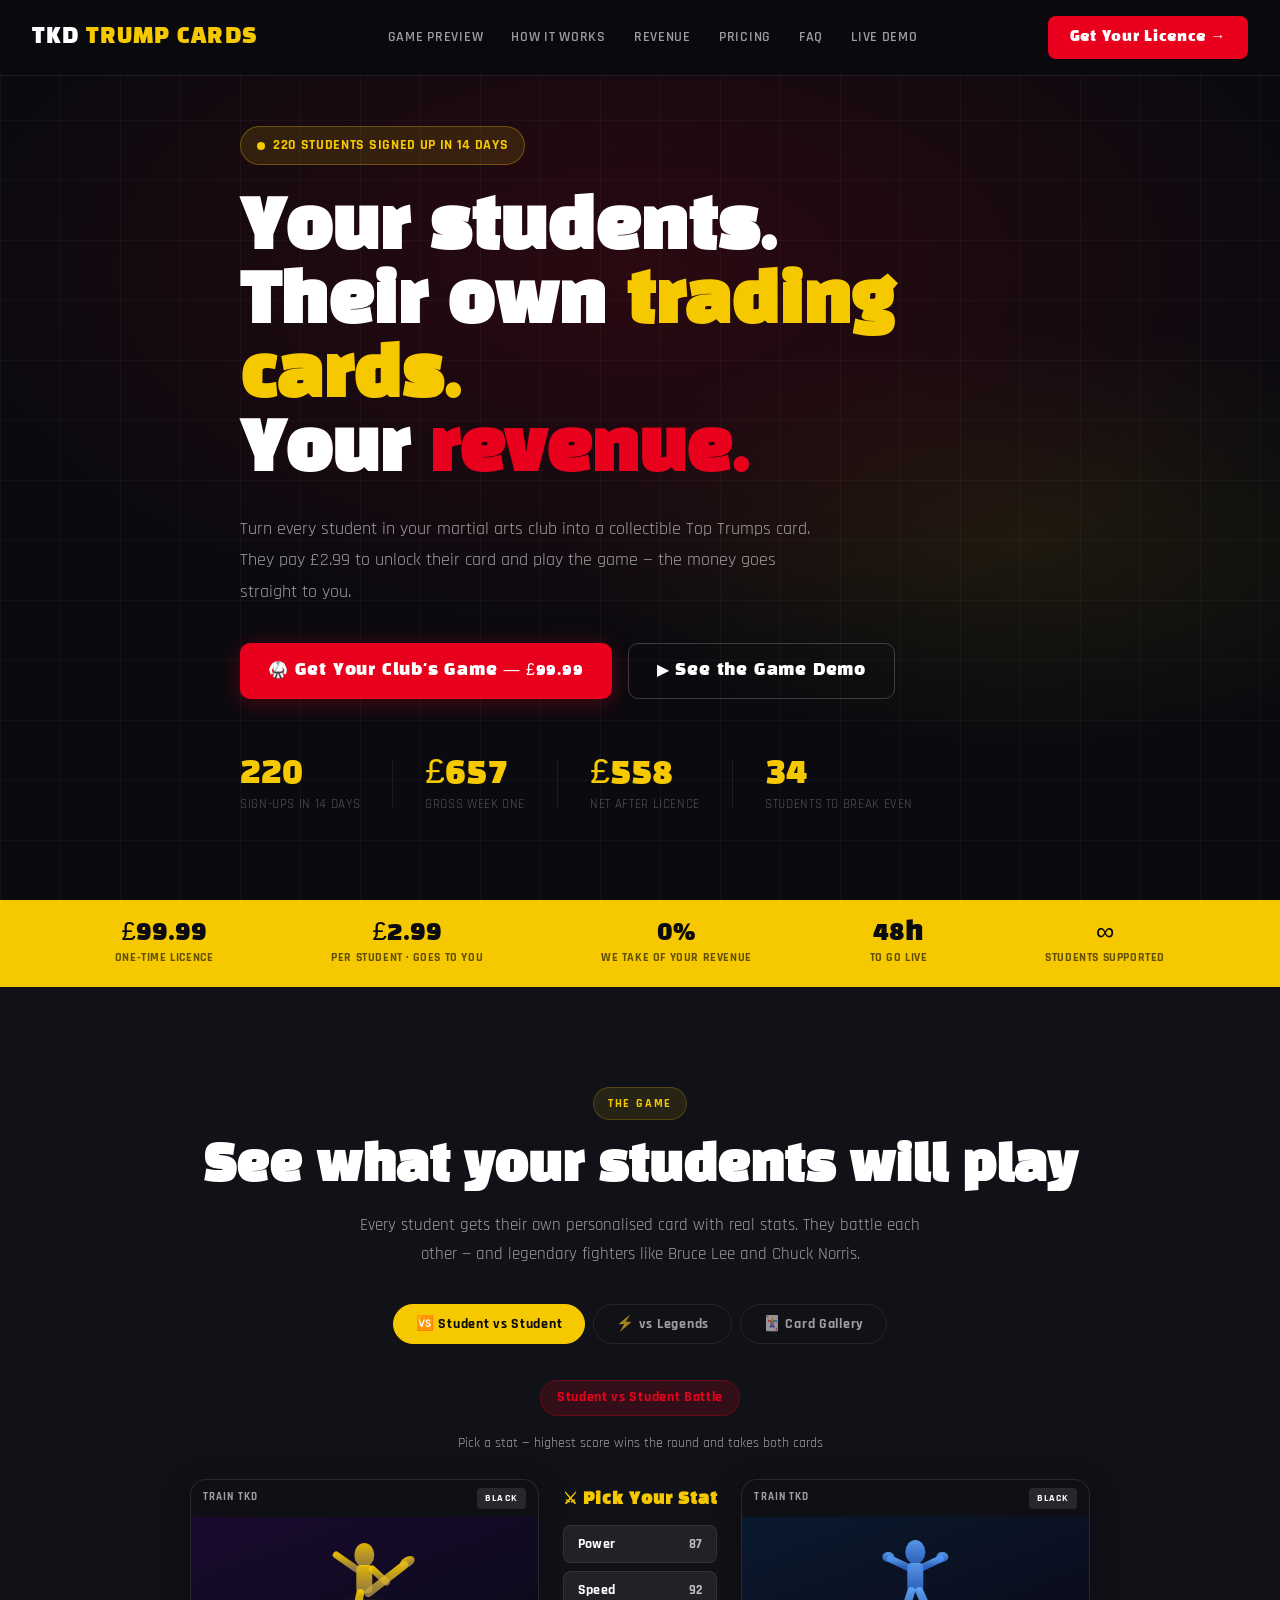
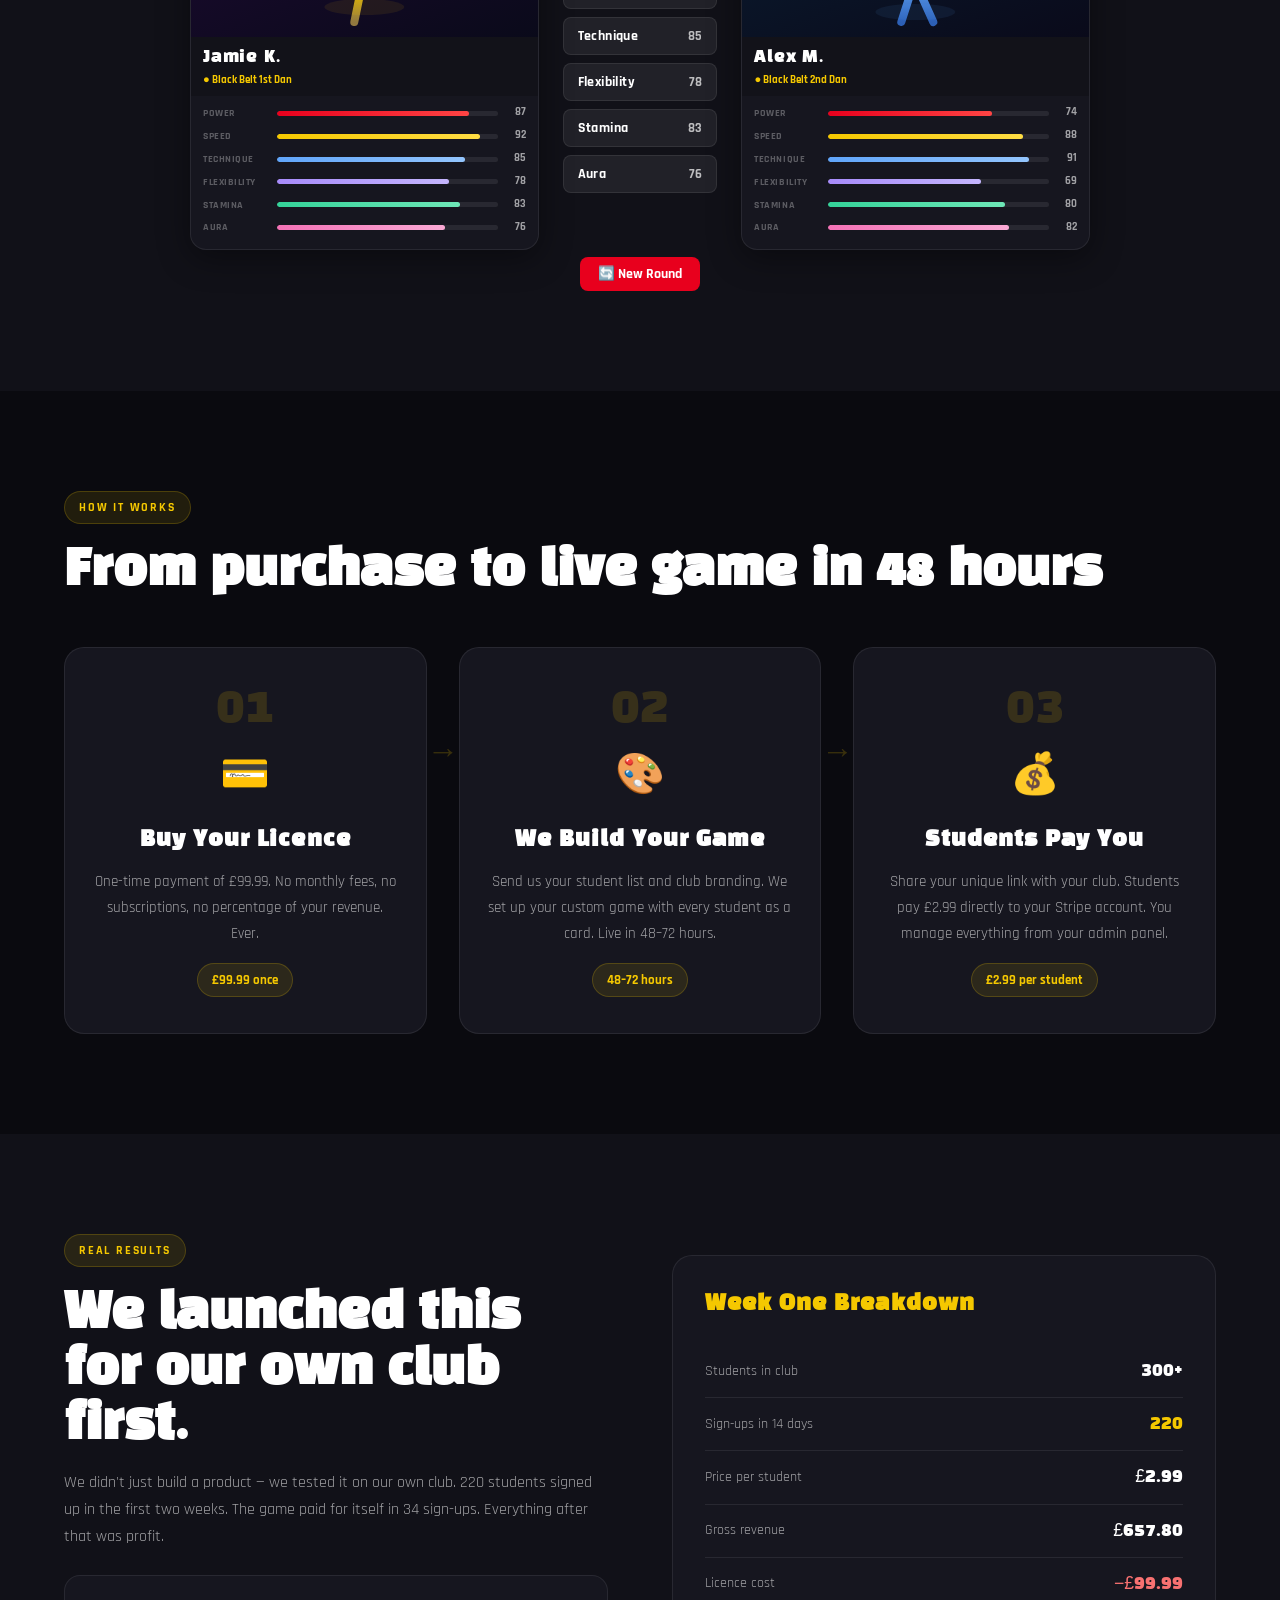
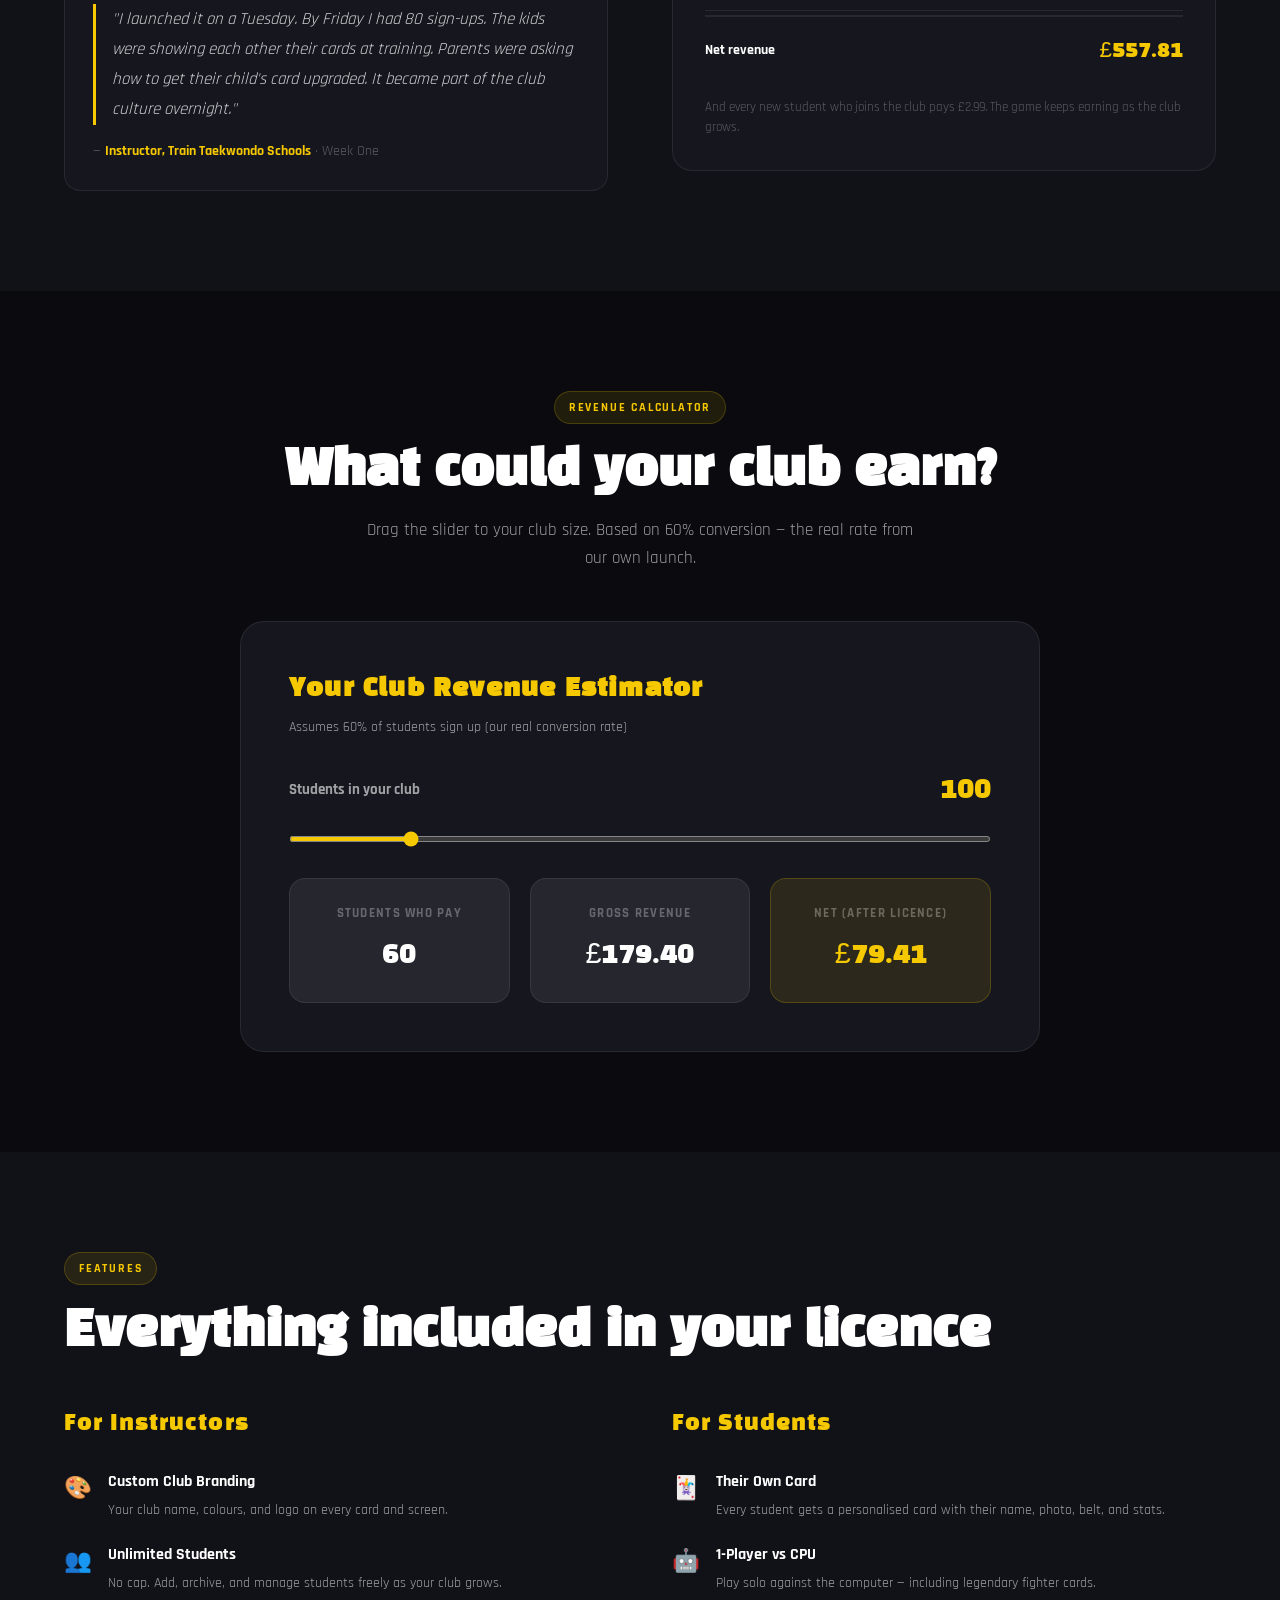
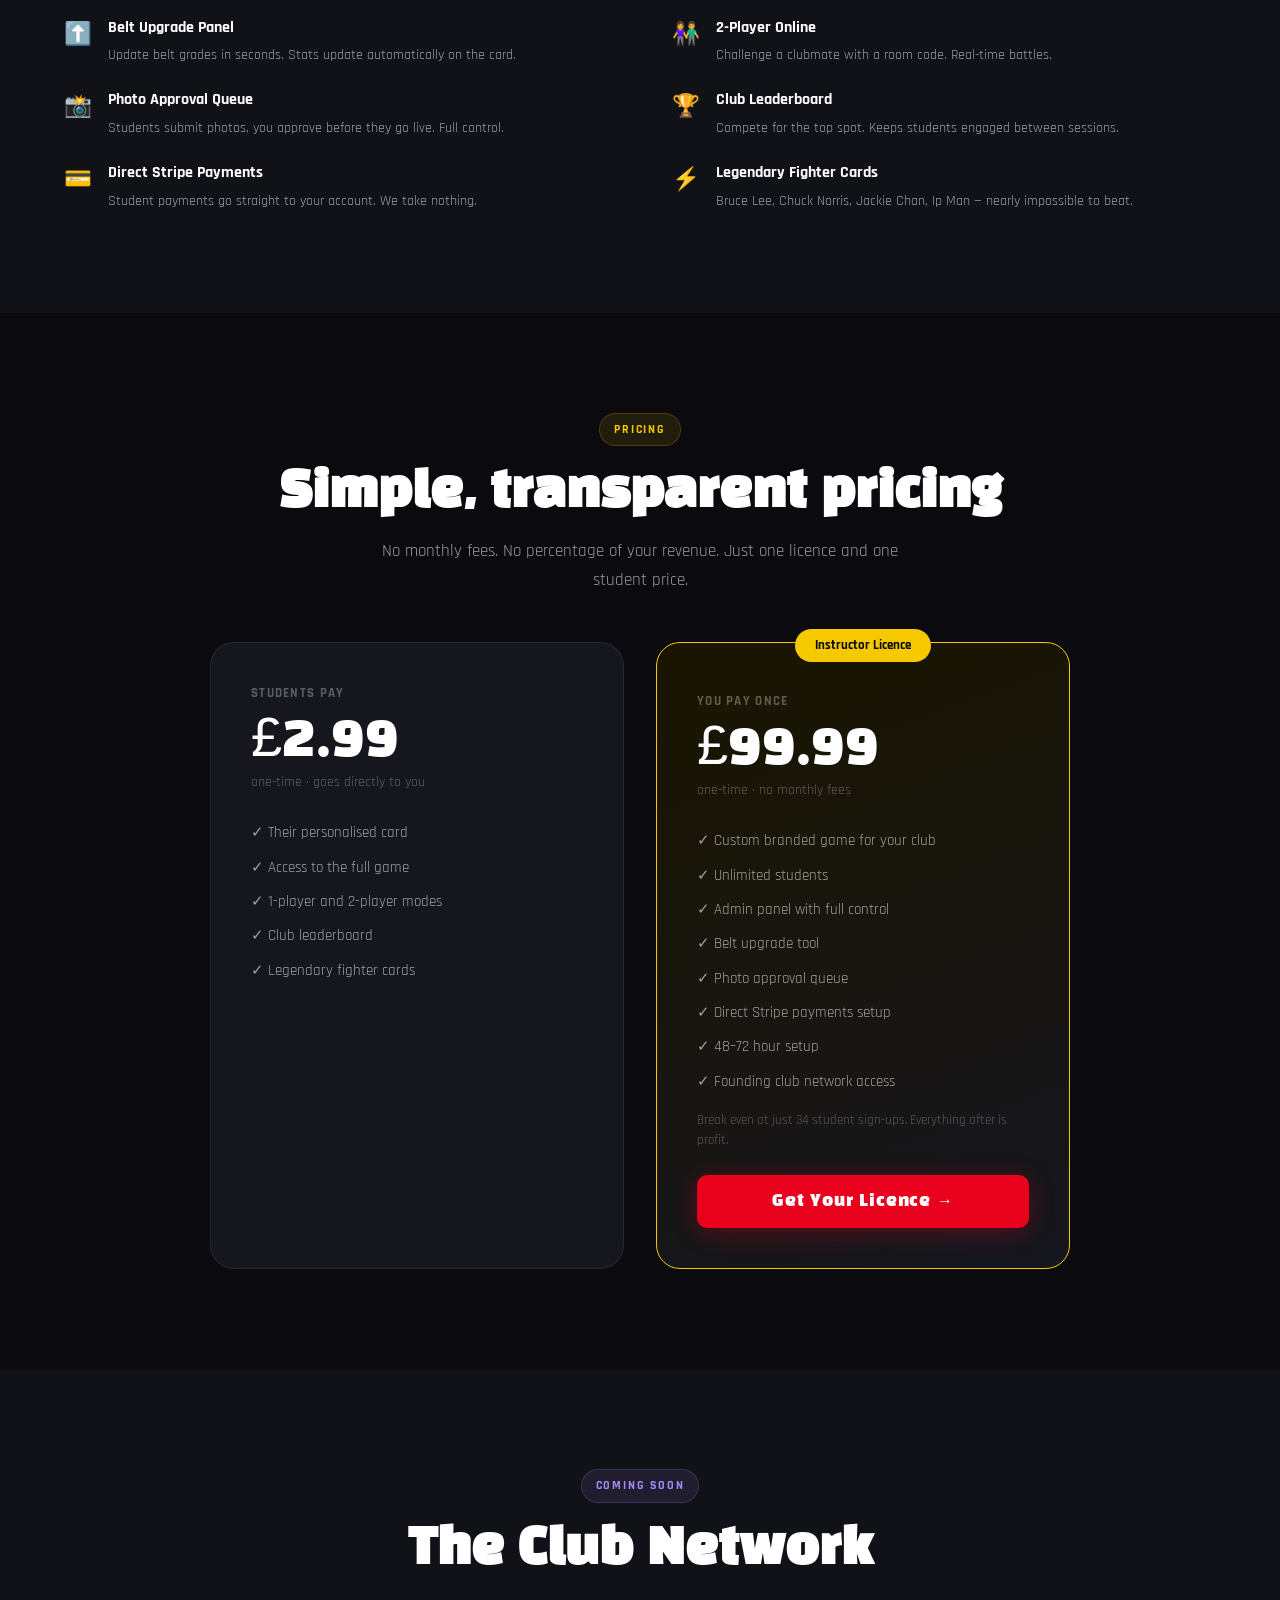
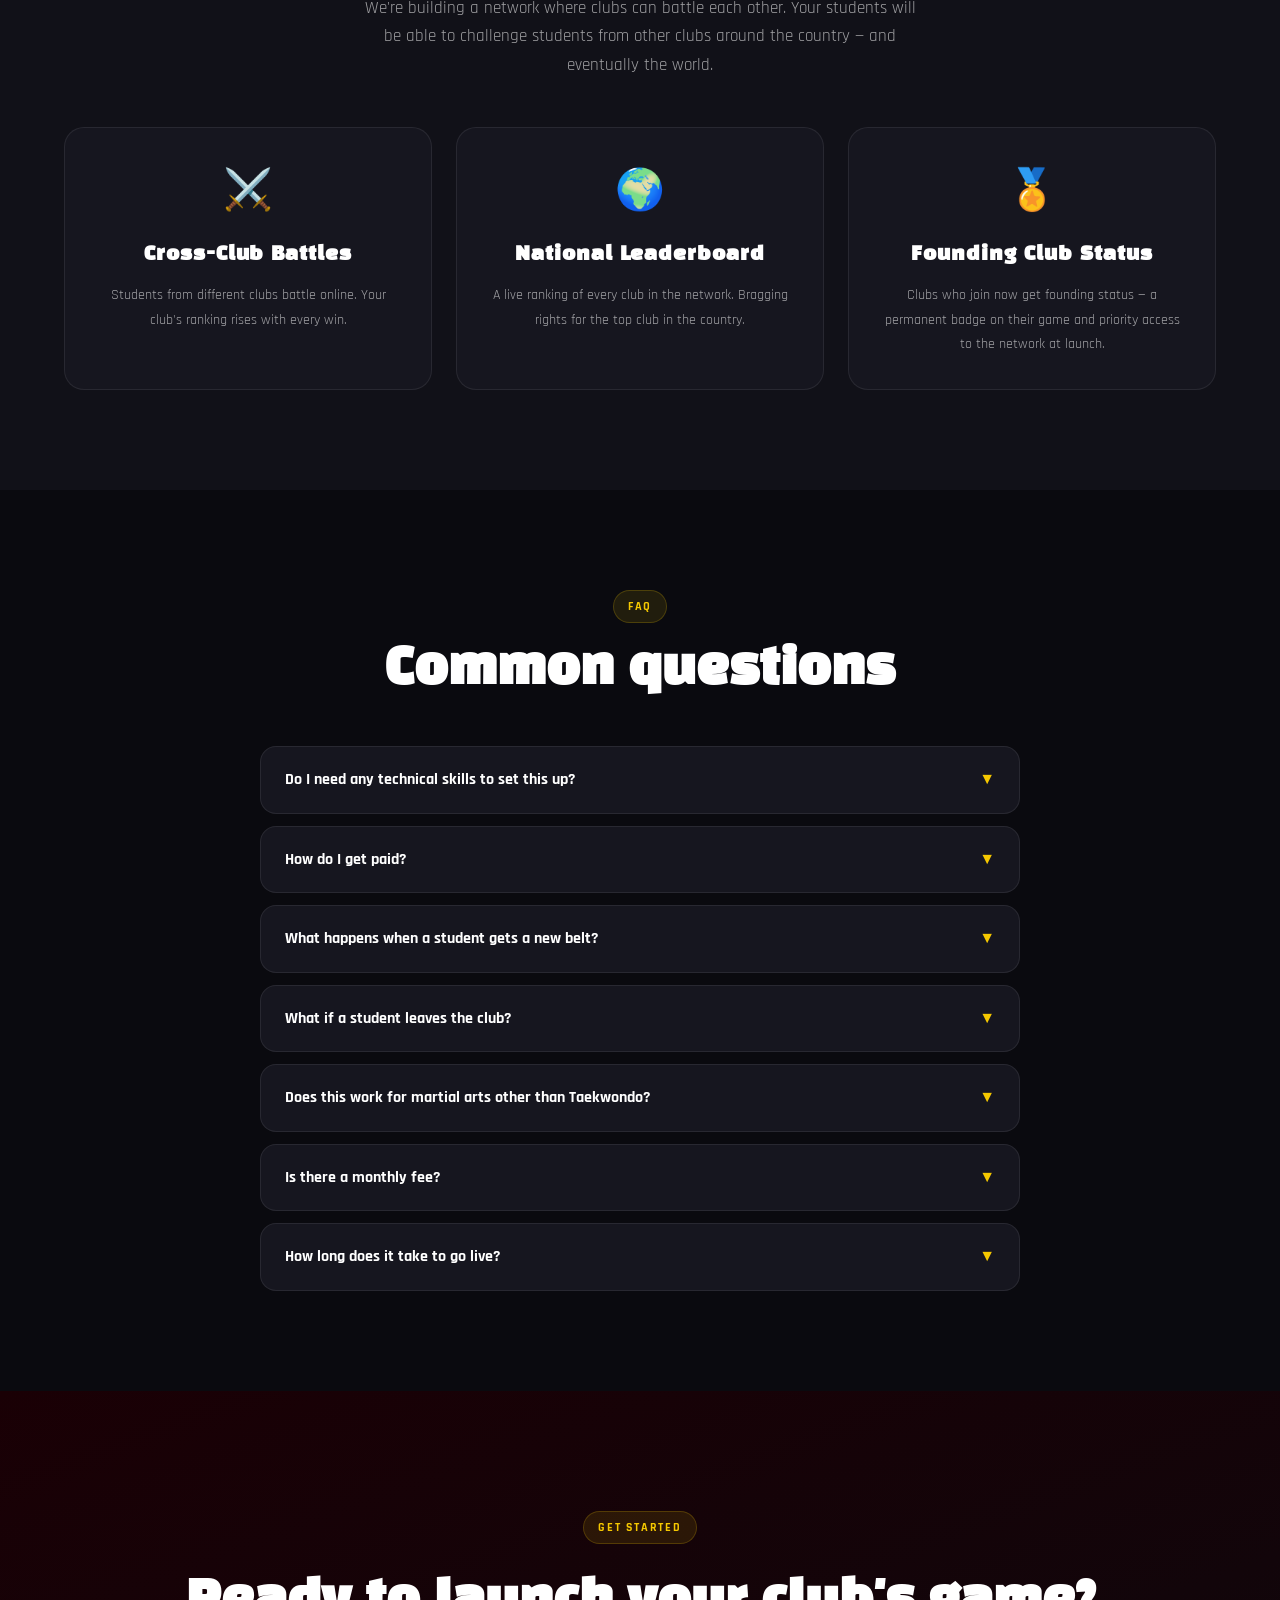
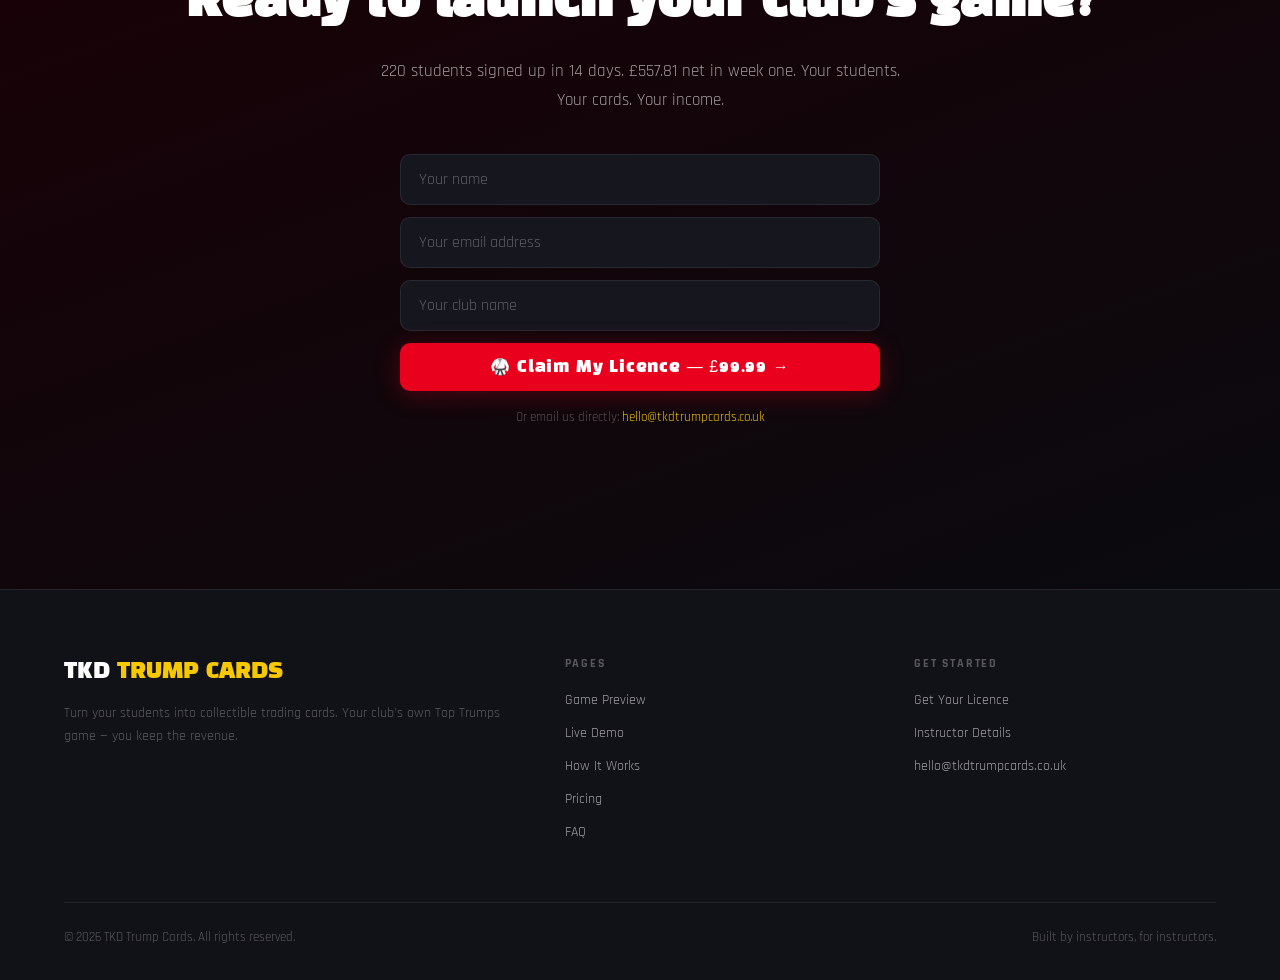
==== index.html @ bc9244d8 "Initial commit — TKD Trump Cards marketing website" ====
<!DOCTYPE html>
<html lang="en">
<head>
  <meta charset="UTF-8" />
  <meta name="viewport" content="width=device-width, initial-scale=1.0" />
  <title>TKD Trump Cards — Launch a Card Game for Your Martial Arts Club</title>
  <meta name="description" content="Turn your students into collectible trading cards. Your club's own Top Trumps game — students pay £2.99, you keep the revenue. 220 sign-ups in 14 days. £557 net in week one." />
  <link rel="preconnect" href="https://fonts.googleapis.com" />
  <link rel="preconnect" href="https://fonts.gstatic.com" crossorigin />
  <link href="https://fonts.googleapis.com/css2?family=Black+Han+Sans&family=Rajdhani:wght@400;500;600;700&display=swap" rel="stylesheet" />
  <link rel="stylesheet" href="style.css" />
</head>
<body>

  <!-- NAV -->
  <nav id="navbar">
    <a href="index.html" class="nav-logo">TKD <span>TRUMP CARDS</span></a>
    <div class="nav-links">
      <a href="#preview">Game Preview</a>
      <a href="#how">How It Works</a>
      <a href="#calculator">Revenue</a>
      <a href="#pricing">Pricing</a>
      <a href="#faq">FAQ</a>
      <a href="preview.html">Live Demo</a>
    </div>
    <a href="#cta" class="nav-cta">Get Your Licence →</a>
    <button class="nav-hamburger" onclick="toggleMobileMenu()" aria-label="Menu">☰</button>
  </nav>
  <div class="mobile-menu" id="mobileMenu">
    <a href="#preview" onclick="toggleMobileMenu()">Game Preview</a>
    <a href="#how" onclick="toggleMobileMenu()">How It Works</a>
    <a href="#calculator" onclick="toggleMobileMenu()">Revenue</a>
    <a href="#pricing" onclick="toggleMobileMenu()">Pricing</a>
    <a href="preview.html" onclick="toggleMobileMenu()">Live Demo</a>
    <a href="#cta" class="mobile-cta" onclick="toggleMobileMenu()">Get Your Licence →</a>
  </div>

  <!-- HERO -->
  <section id="hero">
    <div class="hero-bg"></div>
    <div class="hero-grid"></div>
    <div class="container">
      <div class="hero-content">
        <div class="hero-badge">
          <span class="dot"></span>
          220 students signed up in 14 days
        </div>
        <h1 class="hero-title">
          Your students.<br>
          Their own <span class="gold">trading cards.</span><br>
          Your <span class="red">revenue.</span>
        </h1>
        <p class="hero-sub">
          Turn every student in your martial arts club into a collectible Top Trumps card. They pay £2.99 to unlock their card and play the game — the money goes straight to you.
        </p>
        <div class="hero-buttons">
          <a href="#cta" class="btn-primary">🥋 Get Your Club's Game — £99.99</a>
          <a href="preview.html" class="btn-secondary">▶ See the Game Demo</a>
        </div>
        <div class="hero-stats">
          <div class="hero-stat">
            <div class="number">220</div>
            <div class="label">Sign-ups in 14 days</div>
          </div>
          <div class="hero-divider"></div>
          <div class="hero-stat">
            <div class="number">£657</div>
            <div class="label">Gross week one</div>
          </div>
          <div class="hero-divider"></div>
          <div class="hero-stat">
            <div class="number">£558</div>
            <div class="label">Net after licence</div>
          </div>
          <div class="hero-divider"></div>
          <div class="hero-stat">
            <div class="number">34</div>
            <div class="label">Students to break even</div>
          </div>
        </div>
      </div>
    </div>
  </section>

  <!-- PROOF STRIP -->
  <div id="proof-strip">
    <div class="proof-strip-inner">
      <div class="proof-item"><div class="num">£99.99</div><div class="desc">One-time licence</div></div>
      <div class="proof-item"><div class="num">£2.99</div><div class="desc">Per student · goes to you</div></div>
      <div class="proof-item"><div class="num">0%</div><div class="desc">We take of your revenue</div></div>
      <div class="proof-item"><div class="num">48h</div><div class="desc">To go live</div></div>
      <div class="proof-item"><div class="num">∞</div><div class="desc">Students supported</div></div>
    </div>
  </div>

  <!-- GAME PREVIEW -->
  <section id="preview">
    <div class="container">
      <div style="text-align:center;">
        <span class="section-label fade-up">The Game</span>
        <h2 class="section-title fade-up fade-up-delay-1">See what your students will play</h2>
        <p class="section-sub fade-up fade-up-delay-2" style="margin:0 auto 36px;">Every student gets their own personalised card with real stats. They battle each other — and legendary fighters like Bruce Lee and Chuck Norris.</p>
      </div>
      <div class="preview-tabs">
        <button class="preview-tab active" onclick="switchTab('student')">🆚 Student vs Student</button>
        <button class="preview-tab" onclick="switchTab('legend')">⚡ vs Legends</button>
        <button class="preview-tab" onclick="switchTab('cards')">🃏 Card Gallery</button>
      </div>

      <!-- STUDENT VS STUDENT -->
      <div class="preview-panel active" id="panel-student">
        <div style="text-align:center;margin-bottom:24px;">
          <span class="mode-label student-mode">Student vs Student Battle</span>
          <p style="color:var(--white60);font-size:0.9rem;margin-top:8px;">Pick a stat — highest score wins the round and takes both cards</p>
        </div>
        <div class="battle-arena">
          <div class="trump-card" id="s-card-player">
            <div class="card-header"><span class="card-club">Train TKD</span><span class="card-rarity rarity-black">BLACK</span></div>
            <div class="card-portrait" style="background:linear-gradient(160deg,#1a0a2e,#0a0a1a);">
              <svg viewBox="0 0 180 120" xmlns="http://www.w3.org/2000/svg">
                <defs><linearGradient id="sp1" x1="0" y1="0" x2="0" y2="1"><stop offset="0%" stop-color="#F5C800" stop-opacity="0.9"/><stop offset="100%" stop-color="#C9A84C" stop-opacity="0.7"/></linearGradient></defs>
                <ellipse cx="90" cy="38" rx="10" ry="12" fill="url(#sp1)"/>
                <rect x="82" y="48" width="16" height="28" rx="4" fill="url(#sp1)"/>
                <line x1="82" y1="52" x2="62" y2="38" stroke="url(#sp1)" stroke-width="7" stroke-linecap="round"/>
                <line x1="98" y1="52" x2="112" y2="65" stroke="url(#sp1)" stroke-width="7" stroke-linecap="round"/>
                <line x1="86" y1="76" x2="80" y2="105" stroke="url(#sp1)" stroke-width="8" stroke-linecap="round"/>
                <line x1="94" y1="76" x2="130" y2="48" stroke="url(#sp1)" stroke-width="8" stroke-linecap="round"/>
                <ellipse cx="133" cy="45" rx="8" ry="5" fill="url(#sp1)" transform="rotate(-30 133 45)"/>
                <ellipse cx="90" cy="90" rx="40" ry="8" fill="rgba(245,200,0,0.08)"/>
              </svg>
            </div>
            <div class="card-name-band"><div class="card-name">Jamie K.</div><div class="card-belt">● Black Belt 1st Dan</div></div>
            <div class="card-stats">
              <div class="stat-row" data-stat="power" data-val="87"><span class="stat-name">Power</span><div class="stat-bar-wrap"><div class="stat-bar" style="width:87%;background:linear-gradient(90deg,#E8001D,#ff4444);"></div></div><span class="stat-val">87</span></div>
              <div class="stat-row" data-stat="speed" data-val="92"><span class="stat-name">Speed</span><div class="stat-bar-wrap"><div class="stat-bar" style="width:92%;background:linear-gradient(90deg,#F5C800,#ffdd44);"></div></div><span class="stat-val">92</span></div>
              <div class="stat-row" data-stat="technique" data-val="85"><span class="stat-name">Technique</span><div class="stat-bar-wrap"><div class="stat-bar" style="width:85%;background:linear-gradient(90deg,#60a5fa,#93c5fd);"></div></div><span class="stat-val">85</span></div>
              <div class="stat-row" data-stat="flexibility" data-val="78"><span class="stat-name">Flexibility</span><div class="stat-bar-wrap"><div class="stat-bar" style="width:78%;background:linear-gradient(90deg,#a78bfa,#c4b5fd);"></div></div><span class="stat-val">78</span></div>
              <div class="stat-row" data-stat="stamina" data-val="83"><span class="stat-name">Stamina</span><div class="stat-bar-wrap"><div class="stat-bar" style="width:83%;background:linear-gradient(90deg,#34d399,#6ee7b7);"></div></div><span class="stat-val">83</span></div>
              <div class="stat-row" data-stat="aura" data-val="76"><span class="stat-name">Aura</span><div class="stat-bar-wrap"><div class="stat-bar" style="width:76%;background:linear-gradient(90deg,#f472b6,#f9a8d4);"></div></div><span class="stat-val">76</span></div>
            </div>
          </div>
          <div class="battle-stat-selector">
            <h4>⚔ Pick Your Stat</h4>
            <button class="stat-pick-btn" onclick="doBattle('student','power',87,74,event)"><span>Power</span><span class="spb-val">87</span></button>
            <button class="stat-pick-btn" onclick="doBattle('student','speed',92,88,event)"><span>Speed</span><span class="spb-val">92</span></button>
            <button class="stat-pick-btn" onclick="doBattle('student','technique',85,91,event)"><span>Technique</span><span class="spb-val">85</span></button>
            <button class="stat-pick-btn" onclick="doBattle('student','flexibility',78,69,event)"><span>Flexibility</span><span class="spb-val">78</span></button>
            <button class="stat-pick-btn" onclick="doBattle('student','stamina',83,80,event)"><span>Stamina</span><span class="spb-val">83</span></button>
            <button class="stat-pick-btn" onclick="doBattle('student','aura',76,82,event)"><span>Aura</span><span class="spb-val">76</span></button>
            <div class="battle-result" id="s-result"></div>
            <div class="battle-controls"><button class="btn-battle primary" onclick="resetBattle('student')">🔄 New Round</button></div>
          </div>
          <div class="trump-card" id="s-card-opponent">
            <div class="card-header"><span class="card-club">Train TKD</span><span class="card-rarity rarity-black">BLACK</span></div>
            <div class="card-portrait" style="background:linear-gradient(160deg,#0a1a2e,#0a0a1a);">
              <svg viewBox="0 0 180 120" xmlns="http://www.w3.org/2000/svg">
                <defs><linearGradient id="sp2" x1="0" y1="0" x2="0" y2="1"><stop offset="0%" stop-color="#60a5fa" stop-opacity="0.9"/><stop offset="100%" stop-color="#3b82f6" stop-opacity="0.7"/></linearGradient></defs>
                <ellipse cx="90" cy="35" rx="10" ry="12" fill="url(#sp2)"/>
                <rect x="82" y="46" width="16" height="28" rx="4" fill="url(#sp2)"/>
                <line x1="82" y1="50" x2="65" y2="42" stroke="url(#sp2)" stroke-width="7" stroke-linecap="round"/>
                <line x1="98" y1="50" x2="115" y2="42" stroke="url(#sp2)" stroke-width="7" stroke-linecap="round"/>
                <ellipse cx="63" cy="40" rx="6" ry="5" fill="url(#sp2)"/>
                <ellipse cx="117" cy="40" rx="6" ry="5" fill="url(#sp2)"/>
                <line x1="86" y1="74" x2="76" y2="105" stroke="url(#sp2)" stroke-width="8" stroke-linecap="round"/>
                <line x1="94" y1="74" x2="108" y2="105" stroke="url(#sp2)" stroke-width="8" stroke-linecap="round"/>
                <ellipse cx="90" cy="95" rx="40" ry="8" fill="rgba(96,165,250,0.08)"/>
              </svg>
            </div>
            <div class="card-name-band"><div class="card-name">Alex M.</div><div class="card-belt">● Black Belt 2nd Dan</div></div>
            <div class="card-stats">
              <div class="stat-row" data-stat="power" data-val="74"><span class="stat-name">Power</span><div class="stat-bar-wrap"><div class="stat-bar" style="width:74%;background:linear-gradient(90deg,#E8001D,#ff4444);"></div></div><span class="stat-val">74</span></div>
              <div class="stat-row" data-stat="speed" data-val="88"><span class="stat-name">Speed</span><div class="stat-bar-wrap"><div class="stat-bar" style="width:88%;background:linear-gradient(90deg,#F5C800,#ffdd44);"></div></div><span class="stat-val">88</span></div>
              <div class="stat-row" data-stat="technique" data-val="91"><span class="stat-name">Technique</span><div class="stat-bar-wrap"><div class="stat-bar" style="width:91%;background:linear-gradient(90deg,#60a5fa,#93c5fd);"></div></div><span class="stat-val">91</span></div>
              <div class="stat-row" data-stat="flexibility" data-val="69"><span class="stat-name">Flexibility</span><div class="stat-bar-wrap"><div class="stat-bar" style="width:69%;background:linear-gradient(90deg,#a78bfa,#c4b5fd);"></div></div><span class="stat-val">69</span></div>
              <div class="stat-row" data-stat="stamina" data-val="80"><span class="stat-name">Stamina</span><div class="stat-bar-wrap"><div class="stat-bar" style="width:80%;background:linear-gradient(90deg,#34d399,#6ee7b7);"></div></div><span class="stat-val">80</span></div>
              <div class="stat-row" data-stat="aura" data-val="82"><span class="stat-name">Aura</span><div class="stat-bar-wrap"><div class="stat-bar" style="width:82%;background:linear-gradient(90deg,#f472b6,#f9a8d4);"></div></div><span class="stat-val">82</span></div>
            </div>
          </div>
        </div>
      </div>

      <!-- STUDENT VS LEGENDS -->
      <div class="preview-panel" id="panel-legend">
        <div style="text-align:center;margin-bottom:24px;">
          <span class="mode-label legend-mode">Student vs Legendary Fighter</span>
          <p style="color:var(--white60);font-size:0.9rem;margin-top:8px;">Can your student find a stat to beat the masters?</p>
        </div>
        <div style="display:flex;gap:10px;flex-wrap:wrap;justify-content:center;margin-bottom:24px;">
          <button class="legend-btn selected" onclick="selectLegend('bruce')" id="btn-bruce">🐉 Bruce Lee</button>
          <button class="legend-btn" onclick="selectLegend('chuck')" id="btn-chuck">🤠 Chuck Norris</button>
          <button class="legend-btn" onclick="selectLegend('jackie')" id="btn-jackie">🎬 Jackie Chan</button>
          <button class="legend-btn" onclick="selectLegend('ip')" id="btn-ip">🧘 Ip Man</button>
        </div>
        <div class="battle-arena">
          <div class="trump-card" id="l-card-player">
            <div class="card-header"><span class="card-club">Train TKD</span><span class="card-rarity rarity-black">BLACK</span></div>
            <div class="card-portrait" style="background:linear-gradient(160deg,#1a0a2e,#0a0a1a);">
              <svg viewBox="0 0 180 120" xmlns="http://www.w3.org/2000/svg">
                <defs><linearGradient id="lp1" x1="0" y1="0" x2="0" y2="1"><stop offset="0%" stop-color="#F5C800" stop-opacity="0.9"/><stop offset="100%" stop-color="#C9A84C" stop-opacity="0.7"/></linearGradient></defs>
                <ellipse cx="90" cy="38" rx="10" ry="12" fill="url(#lp1)"/>
                <rect x="82" y="48" width="16" height="28" rx="4" fill="url(#lp1)"/>
                <line x1="82" y1="52" x2="62" y2="38" stroke="url(#lp1)" stroke-width="7" stroke-linecap="round"/>
                <line x1="98" y1="52" x2="112" y2="65" stroke="url(#lp1)" stroke-width="7" stroke-linecap="round"/>
                <line x1="86" y1="76" x2="80" y2="105" stroke="url(#lp1)" stroke-width="8" stroke-linecap="round"/>
                <line x1="94" y1="76" x2="130" y2="48" stroke="url(#lp1)" stroke-width="8" stroke-linecap="round"/>
                <ellipse cx="133" cy="45" rx="8" ry="5" fill="url(#lp1)" transform="rotate(-30 133 45)"/>
                <ellipse cx="90" cy="90" rx="40" ry="8" fill="rgba(245,200,0,0.08)"/>
              </svg>
            </div>
            <div class="card-name-band"><div class="card-name">Jamie K.</div><div class="card-belt">● Black Belt 1st Dan</div></div>
            <div class="card-stats">
              <div class="stat-row" data-stat="power" data-val="87"><span class="stat-name">Power</span><div class="stat-bar-wrap"><div class="stat-bar" style="width:87%;background:linear-gradient(90deg,#E8001D,#ff4444);"></div></div><span class="stat-val">87</span></div>
              <div class="stat-row" data-stat="speed" data-val="92"><span class="stat-name">Speed</span><div class="stat-bar-wrap"><div class="stat-bar" style="width:92%;background:linear-gradient(90deg,#F5C800,#ffdd44);"></div></div><span class="stat-val">92</span></div>
              <div class="stat-row" data-stat="technique" data-val="85"><span class="stat-name">Technique</span><div class="stat-bar-wrap"><div class="stat-bar" style="width:85%;background:linear-gradient(90deg,#60a5fa,#93c5fd);"></div></div><span class="stat-val">85</span></div>
              <div class="stat-row" data-stat="flexibility" data-val="78"><span class="stat-name">Flexibility</span><div class="stat-bar-wrap"><div class="stat-bar" style="width:78%;background:linear-gradient(90deg,#a78bfa,#c4b5fd);"></div></div><span class="stat-val">78</span></div>
              <div class="stat-row" data-stat="stamina" data-val="83"><span class="stat-name">Stamina</span><div class="stat-bar-wrap"><div class="stat-bar" style="width:83%;background:linear-gradient(90deg,#34d399,#6ee7b7);"></div></div><span class="stat-val">83</span></div>
              <div class="stat-row" data-stat="aura" data-val="76"><span class="stat-name">Aura</span><div class="stat-bar-wrap"><div class="stat-bar" style="width:76%;background:linear-gradient(90deg,#f472b6,#f9a8d4);"></div></div><span class="stat-val">76</span></div>
            </div>
          </div>
          <div class="battle-stat-selector">
            <h4>⚔ Pick Your Stat</h4>
            <button class="stat-pick-btn" id="lbtn-power" onclick="doBattle('legend','power',87,88,event)"><span>Power</span><span class="spb-val">87</span></button>
            <button class="stat-pick-btn" id="lbtn-speed" onclick="doBattle('legend','speed',92,99,event)"><span>Speed</span><span class="spb-val">92</span></button>
            <button class="stat-pick-btn" id="lbtn-technique" onclick="doBattle('legend','technique',85,99,event)"><span>Technique</span><span class="spb-val">85</span></button>
            <button class="stat-pick-btn" id="lbtn-flexibility" onclick="doBattle('legend','flexibility',78,97,event)"><span>Flexibility</span><span class="spb-val">78</span></button>
            <button class="stat-pick-btn" id="lbtn-stamina" onclick="doBattle('legend','stamina',83,94,event)"><span>Stamina</span><span class="spb-val">83</span></button>
            <button class="stat-pick-btn" id="lbtn-aura" onclick="doBattle('legend','aura',76,100,event)"><span>Aura</span><span class="spb-val">76</span></button>
            <div class="battle-result" id="l-result"></div>
            <div class="battle-controls"><button class="btn-battle primary" onclick="resetBattle('legend')">🔄 New Round</button></div>
          </div>
          <div class="trump-card legendary" id="l-card-legend">
            <div class="card-header"><span class="card-club" id="legend-club-label">LEGENDS</span><span class="card-rarity rarity-legend">LEGEND</span></div>
            <div class="card-portrait" id="legend-portrait" style="background:linear-gradient(160deg,#1a0800,#0a0500);">
              <svg viewBox="0 0 180 120" xmlns="http://www.w3.org/2000/svg" id="legend-svg">
                <defs><linearGradient id="blg" x1="0" y1="0" x2="0" y2="1"><stop offset="0%" stop-color="#ff6b00" stop-opacity="0.95"/><stop offset="100%" stop-color="#cc4400" stop-opacity="0.8"/></linearGradient></defs>
                <ellipse cx="55" cy="30" rx="10" ry="11" fill="url(#blg)"/>
                <path d="M55 40 Q60 55 65 70" stroke="url(#blg)" stroke-width="14" stroke-linecap="round" fill="none"/>
                <line x1="58" y1="48" x2="130" y2="45" stroke="url(#blg)" stroke-width="7" stroke-linecap="round"/>
                <ellipse cx="133" cy="44" rx="7" ry="6" fill="url(#blg)"/>
                <line x1="55" y1="50" x2="35" y2="60" stroke="url(#blg)" stroke-width="7" stroke-linecap="round"/>
                <line x1="63" y1="68" x2="140" y2="72" stroke="url(#blg)" stroke-width="9" stroke-linecap="round"/>
                <ellipse cx="143" cy="72" rx="9" ry="6" fill="url(#blg)" transform="rotate(-5 143 72)"/>
                <line x1="58" y1="70" x2="48" y2="108" stroke="url(#blg)" stroke-width="9" stroke-linecap="round"/>
                <ellipse cx="90" cy="100" rx="50" ry="8" fill="rgba(255,107,0,0.12)"/>
              </svg>
            </div>
            <div class="card-name-band">
              <div class="card-name" id="legend-name">Bruce Lee</div>
              <div class="card-belt" style="color:#ff6b00;" id="legend-title">🐉 The Dragon · Jeet Kune Do</div>
            </div>
            <div class="card-stats" id="legend-stats">
              <div class="stat-row" data-stat="power" data-val="88"><span class="stat-name">Power</span><div class="stat-bar-wrap"><div class="stat-bar" style="width:88%;background:linear-gradient(90deg,#ff6b00,#ff9944);"></div></div><span class="stat-val">88</span></div>
              <div class="stat-row" data-stat="speed" data-val="99"><span class="stat-name">Speed</span><div class="stat-bar-wrap"><div class="stat-bar" style="width:99%;background:linear-gradient(90deg,#ff6b00,#ff9944);"></div></div><span class="stat-val">99</span></div>
              <div class="stat-row" data-stat="technique" data-val="99"><span class="stat-name">Technique</span><div class="stat-bar-wrap"><div class="stat-bar" style="width:99%;background:linear-gradient(90deg,#ff6b00,#ff9944);"></div></div><span class="stat-val">99</span></div>
              <div class="stat-row" data-stat="flexibility" data-val="97"><span class="stat-name">Flexibility</span><div class="stat-bar-wrap"><div class="stat-bar" style="width:97%;background:linear-gradient(90deg,#ff6b00,#ff9944);"></div></div><span class="stat-val">97</span></div>
              <div class="stat-row" data-stat="stamina" data-val="94"><span class="stat-name">Stamina</span><div class="stat-bar-wrap"><div class="stat-bar" style="width:94%;background:linear-gradient(90deg,#ff6b00,#ff9944);"></div></div><span class="stat-val">94</span></div>
              <div class="stat-row" data-stat="aura" data-val="100"><span class="stat-name">Aura</span><div class="stat-bar-wrap"><div class="stat-bar" style="width:100%;background:linear-gradient(90deg,#ff6b00,#ff9944);"></div></div><span class="stat-val">100</span></div>
            </div>
          </div>
        </div>
      </div>

      <!-- CARD GALLERY -->
      <div class="preview-panel" id="panel-cards">
        <div style="text-align:center;margin-bottom:24px;">
          <p style="color:var(--white60);font-size:0.9rem;">Every belt grade produces a different card rarity. Real student photos replace the silhouettes once uploaded.</p>
        </div>
        <div class="card-gallery" id="cardGallery"></div>
        <div style="text-align:center;margin-top:28px;">
          <a href="preview.html" class="btn-secondary">▶ Open Full Game Demo</a>
        </div>
      </div>
    </div>
  </section>

  <!-- HOW IT WORKS -->
  <section id="how">
    <div class="container">
      <span class="section-label fade-up">How It Works</span>
      <h2 class="section-title fade-up fade-up-delay-1">From purchase to live game in 48 hours</h2>
      <div class="steps-grid" style="margin-top:48px;">
        <div class="step-card fade-up">
          <div class="step-num">01</div>
          <div class="step-icon">💳</div>
          <h3>Buy Your Licence</h3>
          <p>One-time payment of £99.99. No monthly fees, no subscriptions, no percentage of your revenue. Ever.</p>
          <span class="step-badge">£99.99 once</span>
        </div>
        <div class="step-connector fade-up">→</div>
        <div class="step-card fade-up fade-up-delay-1">
          <div class="step-num">02</div>
          <div class="step-icon">🎨</div>
          <h3>We Build Your Game</h3>
          <p>Send us your student list and club branding. We set up your custom game with every student as a card. Live in 48–72 hours.</p>
          <span class="step-badge">48–72 hours</span>
        </div>
        <div class="step-connector fade-up fade-up-delay-1">→</div>
        <div class="step-card fade-up fade-up-delay-2">
          <div class="step-num">03</div>
          <div class="step-icon">💰</div>
          <h3>Students Pay You</h3>
          <p>Share your unique link with your club. Students pay £2.99 directly to your Stripe account. You manage everything from your admin panel.</p>
          <span class="step-badge">£2.99 per student</span>
        </div>
      </div>
    </div>
  </section>

  <!-- STORY -->
  <section id="story" style="background:var(--dark);">
    <div class="container">
      <div class="story-grid">
        <div>
          <span class="section-label fade-up">Real Results</span>
          <h2 class="section-title fade-up fade-up-delay-1">We launched this for our own club first.</h2>
          <p style="color:var(--white60);line-height:1.7;margin-bottom:24px;" class="fade-up fade-up-delay-2">We didn't just build a product — we tested it on our own club. 220 students signed up in the first two weeks. The game paid for itself in 34 sign-ups. Everything after that was profit.</p>
          <div class="story-card fade-up">
            <p class="quote">"I launched it on a Tuesday. By Friday I had 80 sign-ups. The kids were showing each other their cards at training. Parents were asking how to get their child's card upgraded. It became part of the club culture overnight."</p>
            <div class="attribution">— <strong>Instructor, Train Taekwondo Schools</strong> · Week One</div>
          </div>
        </div>
        <div class="revenue-breakdown fade-up fade-up-delay-1">
          <h3>Week One Breakdown</h3>
          <div class="rev-row"><span class="label">Students in club</span><span class="value">300+</span></div>
          <div class="rev-row"><span class="label">Sign-ups in 14 days</span><span class="value" style="color:var(--gold);">220</span></div>
          <div class="rev-row"><span class="label">Price per student</span><span class="value">£2.99</span></div>
          <div class="rev-row"><span class="label">Gross revenue</span><span class="value">£657.80</span></div>
          <div class="rev-row"><span class="label">Licence cost</span><span class="value" style="color:#f87171;">−£99.99</span></div>
          <div class="rev-row total"><span class="label">Net revenue</span><span class="value" style="color:var(--gold);">£557.81</span></div>
          <p style="font-size:0.8rem;color:var(--white30);margin-top:16px;line-height:1.6;">And every new student who joins the club pays £2.99. The game keeps earning as the club grows.</p>
        </div>
      </div>
    </div>
  </section>

  <!-- CALCULATOR -->
  <section id="calculator">
    <div class="container">
      <div style="text-align:center;">
        <span class="section-label fade-up">Revenue Calculator</span>
        <h2 class="section-title fade-up fade-up-delay-1">What could your club earn?</h2>
        <p class="section-sub fade-up fade-up-delay-2" style="margin:0 auto 48px;">Drag the slider to your club size. Based on 60% conversion — the real rate from our own launch.</p>
      </div>
      <div class="calc-card fade-up">
        <h3>Your Club Revenue Estimator</h3>
        <p style="color:var(--white60);font-size:0.9rem;margin-bottom:28px;">Assumes 60% of students sign up (our real conversion rate)</p>
        <div class="calc-slider-row">
          <label>Students in your club</label>
          <span class="calc-num" id="calc-students">100</span>
        </div>
        <input type="range" id="student-slider" min="20" max="500" value="100" oninput="updateCalc()" />
        <div class="calc-results">
          <div class="calc-result-item">
            <div class="calc-label">Students who pay</div>
            <div class="calc-value" id="calc-paying">60</div>
          </div>
          <div class="calc-result-item">
            <div class="calc-label">Gross Revenue</div>
            <div class="calc-value" id="calc-gross">£179.40</div>
          </div>
          <div class="calc-result-item highlight">
            <div class="calc-label">Net (after licence)</div>
            <div class="calc-value" id="calc-net">£79.41</div>
          </div>
        </div>
      </div>
    </div>
  </section>

  <!-- FEATURES -->
  <section id="features" style="background:var(--dark);">
    <div class="container">
      <span class="section-label fade-up">Features</span>
      <h2 class="section-title fade-up fade-up-delay-1">Everything included in your licence</h2>
      <div class="features-grid" style="margin-top:48px;">
        <div class="fade-up">
          <div class="features-heading">For Instructors</div>
          <div class="feature-list">
            <div class="feature-item"><div class="feature-icon">🎨</div><div><div class="f-title">Custom Club Branding</div><div class="f-desc">Your club name, colours, and logo on every card and screen.</div></div></div>
            <div class="feature-item"><div class="feature-icon">👥</div><div><div class="f-title">Unlimited Students</div><div class="f-desc">No cap. Add, archive, and manage students freely as your club grows.</div></div></div>
            <div class="feature-item"><div class="feature-icon">⬆️</div><div><div class="f-title">Belt Upgrade Panel</div><div class="f-desc">Update belt grades in seconds. Stats update automatically on the card.</div></div></div>
            <div class="feature-item"><div class="feature-icon">📸</div><div><div class="f-title">Photo Approval Queue</div><div class="f-desc">Students submit photos, you approve before they go live. Full control.</div></div></div>
            <div class="feature-item"><div class="feature-icon">💳</div><div><div class="f-title">Direct Stripe Payments</div><div class="f-desc">Student payments go straight to your account. We take nothing.</div></div></div>
          </div>
        </div>
        <div class="fade-up fade-up-delay-1">
          <div class="features-heading">For Students</div>
          <div class="feature-list">
            <div class="feature-item"><div class="feature-icon">🃏</div><div><div class="f-title">Their Own Card</div><div class="f-desc">Every student gets a personalised card with their name, photo, belt, and stats.</div></div></div>
            <div class="feature-item"><div class="feature-icon">🤖</div><div><div class="f-title">1-Player vs CPU</div><div class="f-desc">Play solo against the computer — including legendary fighter cards.</div></div></div>
            <div class="feature-item"><div class="feature-icon">👫</div><div><div class="f-title">2-Player Online</div><div class="f-desc">Challenge a clubmate with a room code. Real-time battles.</div></div></div>
            <div class="feature-item"><div class="feature-icon">🏆</div><div><div class="f-title">Club Leaderboard</div><div class="f-desc">Compete for the top spot. Keeps students engaged between sessions.</div></div></div>
            <div class="feature-item"><div class="feature-icon">⚡</div><div><div class="f-title">Legendary Fighter Cards</div><div class="f-desc">Bruce Lee, Chuck Norris, Jackie Chan, Ip Man — nearly impossible to beat.</div></div></div>
          </div>
        </div>
      </div>
    </div>
  </section>

  <!-- PRICING -->
  <section id="pricing">
    <div class="container">
      <div style="text-align:center;">
        <span class="section-label fade-up">Pricing</span>
        <h2 class="section-title fade-up fade-up-delay-1">Simple, transparent pricing</h2>
        <p class="section-sub fade-up fade-up-delay-2" style="margin:0 auto 48px;">No monthly fees. No percentage of your revenue. Just one licence and one student price.</p>
      </div>
      <div class="pricing-grid">
        <div class="price-card fade-up">
          <div class="who">Students pay</div>
          <div class="price">£2.99</div>
          <div class="price-period">one-time · goes directly to you</div>
          <ul class="price-features">
            <li>✓ Their personalised card</li>
            <li>✓ Access to the full game</li>
            <li>✓ 1-player and 2-player modes</li>
            <li>✓ Club leaderboard</li>
            <li>✓ Legendary fighter cards</li>
          </ul>
        </div>
        <div class="price-card featured fade-up fade-up-delay-1">
          <div class="price-badge">Instructor Licence</div>
          <div class="who" style="margin-top:8px;">You pay once</div>
          <div class="price">£99.99</div>
          <div class="price-period">one-time · no monthly fees</div>
          <ul class="price-features">
            <li>✓ Custom branded game for your club</li>
            <li>✓ Unlimited students</li>
            <li>✓ Admin panel with full control</li>
            <li>✓ Belt upgrade tool</li>
            <li>✓ Photo approval queue</li>
            <li>✓ Direct Stripe payments setup</li>
            <li>✓ 48–72 hour setup</li>
            <li>✓ Founding club network access</li>
          </ul>
          <div class="price-note">Break even at just 34 student sign-ups. Everything after is profit.</div>
          <a href="#cta" class="btn-primary" style="width:100%;justify-content:center;margin-top:24px;display:flex;">Get Your Licence →</a>
        </div>
      </div>
    </div>
  </section>

  <!-- NETWORK -->
  <section id="network" style="background:var(--dark);">
    <div class="container">
      <div style="text-align:center;">
        <span class="section-label coming-soon fade-up">Coming Soon</span>
        <h2 class="section-title fade-up fade-up-delay-1">The Club Network</h2>
        <p class="section-sub fade-up fade-up-delay-2" style="margin:0 auto 48px;">We're building a network where clubs can battle each other. Your students will be able to challenge students from other clubs around the country — and eventually the world.</p>
      </div>
      <div class="network-grid">
        <div class="network-card fade-up"><div class="nc-icon">⚔️</div><h4>Cross-Club Battles</h4><p>Students from different clubs battle online. Your club's ranking rises with every win.</p></div>
        <div class="network-card fade-up fade-up-delay-1"><div class="nc-icon">🌍</div><h4>National Leaderboard</h4><p>A live ranking of every club in the network. Bragging rights for the top club in the country.</p></div>
        <div class="network-card fade-up fade-up-delay-2"><div class="nc-icon">🏅</div><h4>Founding Club Status</h4><p>Clubs who join now get founding status — a permanent badge on their game and priority access to the network at launch.</p></div>
      </div>
    </div>
  </section>

  <!-- FAQ -->
  <section id="faq">
    <div class="container">
      <div style="text-align:center;">
        <span class="section-label fade-up">FAQ</span>
        <h2 class="section-title fade-up fade-up-delay-1">Common questions</h2>
      </div>
      <div class="faq-list" style="margin-top:48px;">
        <div class="faq-item" onclick="toggleFaq(this)">
          <div class="faq-question">Do I need any technical skills to set this up? <span class="faq-chevron">▼</span></div>
          <div class="faq-answer">None at all. We build and set up everything for you. You just send us your student list and we handle the rest. Your admin panel is simple enough that anyone can use it — updating a belt grade takes about 10 seconds.</div>
        </div>
        <div class="faq-item" onclick="toggleFaq(this)">
          <div class="faq-question">How do I get paid? <span class="faq-chevron">▼</span></div>
          <div class="faq-answer">We set up a Stripe account connected to your bank. When a student pays £2.99, it goes directly into your Stripe account. We never touch your money — we don't take a percentage of student payments. Standard Stripe transaction fees (typically 1.4% + 20p per transaction) apply.</div>
        </div>
        <div class="faq-item" onclick="toggleFaq(this)">
          <div class="faq-question">What happens when a student gets a new belt? <span class="faq-chevron">▼</span></div>
          <div class="faq-answer">You log into your admin panel and update their belt grade. Their card stats update automatically — no extra charge, no waiting. The student's card immediately reflects their new grade.</div>
        </div>
        <div class="faq-item" onclick="toggleFaq(this)">
          <div class="faq-question">What if a student leaves the club? <span class="faq-chevron">▼</span></div>
          <div class="faq-answer">You can archive their card from the admin panel. It disappears from the active game but is kept on record. When a new student joins, you add them and they pay their £2.99. The game keeps earning as your club grows and changes.</div>
        </div>
        <div class="faq-item" onclick="toggleFaq(this)">
          <div class="faq-question">Does this work for martial arts other than Taekwondo? <span class="faq-chevron">▼</span></div>
          <div class="faq-answer">Absolutely. The game works for any martial art with a belt grading system — Karate, Kickboxing, BJJ, Judo, and more. We customise the card design and stats to match your discipline. Just mention your martial art when you enquire.</div>
        </div>
        <div class="faq-item" onclick="toggleFaq(this)">
          <div class="faq-question">Is there a monthly fee? <span class="faq-chevron">▼</span></div>
          <div class="faq-answer">No. The £99.99 is a one-time licence fee. There are no monthly fees, no annual renewals, no hidden costs. You pay once and the game is yours to run indefinitely.</div>
        </div>
        <div class="faq-item" onclick="toggleFaq(this)">
          <div class="faq-question">How long does it take to go live? <span class="faq-chevron">▼</span></div>
          <div class="faq-answer">Typically 48–72 hours after we receive your student list and branding details. We'll send you a preview link to approve before it goes live to your students.</div>
        </div>
      </div>
    </div>
  </section>

  <!-- CTA -->
  <section id="cta">
    <div class="container">
      <span class="section-label fade-up">Get Started</span>
      <h2 class="fade-up fade-up-delay-1">Ready to launch your club's game?</h2>
      <p class="fade-up fade-up-delay-2">220 students signed up in 14 days. £557.81 net in week one. Your students. Your cards. Your income.</p>
      <form class="signup-form fade-up" id="signup-form" onsubmit="handleSignup(event)">
        <input type="text" id="form-name" placeholder="Your name" required />
        <input type="email" id="form-email" placeholder="Your email address" required />
        <input type="text" id="form-club" placeholder="Your club name" required />
        <button type="submit" class="btn-primary" style="justify-content:center;">🥋 Claim My Licence — £99.99 →</button>
      </form>
      <div id="success-msg" style="display:none;color:#4ade80;font-weight:700;font-size:1.1rem;margin-top:16px;">✅ Enquiry sent! We'll reply within 24 hours.</div>
      <p style="color:var(--white30);font-size:0.8rem;margin-top:12px;" class="fade-up">Or email us directly: <a href="mailto:hello@tkdtrumpcards.co.uk" style="color:var(--gold);">hello@tkdtrumpcards.co.uk</a></p>
    </div>
  </section>

  <!-- FOOTER -->
  <footer>
    <div class="container">
      <div class="footer-grid">
        <div>
          <div class="footer-logo">TKD <span>TRUMP CARDS</span></div>
          <p style="color:var(--white30);font-size:0.85rem;margin-top:12px;line-height:1.7;">Turn your students into collectible trading cards. Your club's own Top Trumps game — you keep the revenue.</p>
        </div>
        <div>
          <div class="footer-heading">Pages</div>
          <a href="#preview" class="footer-link">Game Preview</a>
          <a href="preview.html" class="footer-link">Live Demo</a>
          <a href="#how" class="footer-link">How It Works</a>
          <a href="#pricing" class="footer-link">Pricing</a>
          <a href="#faq" class="footer-link">FAQ</a>
        </div>
        <div>
          <div class="footer-heading">Get Started</div>
          <a href="#cta" class="footer-link">Get Your Licence</a>
          <a href="for-instructors.html" class="footer-link">Instructor Details</a>
          <a href="mailto:hello@tkdtrumpcards.co.uk" class="footer-link">hello@tkdtrumpcards.co.uk</a>
        </div>
      </div>
      <div class="footer-bottom">
        <span>© 2026 TKD Trump Cards. All rights reserved.</span>
        <span>Built by instructors, for instructors.</span>
      </div>
    </div>
  </footer>

  <script src="cards.js"></script>
  <script src="battle.js"></script>
  <script src="main.js"></script>
</body>
</html>
---- style.css ----
/* ===== DESIGN TOKENS ===== */
:root {
  --black: #0A0A0F;
  --dark: #111118;
  --card-bg: #16161f;
  --border: rgba(255,255,255,0.08);
  --red: #E8001D;
  --red-glow: rgba(232,0,29,0.3);
  --gold: #F5C800;
  --gold-dark: #C9A84C;
  --gold10: rgba(245,200,0,0.1);
  --gold20: rgba(245,200,0,0.2);
  --white: #ffffff;
  --white80: rgba(255,255,255,0.8);
  --white60: rgba(255,255,255,0.6);
  --white30: rgba(255,255,255,0.3);
  --white10: rgba(255,255,255,0.07);
  --font-display: 'Black Han Sans', sans-serif;
  --font-body: 'Rajdhani', sans-serif;
}

/* ===== RESET ===== */
*, *::before, *::after { box-sizing: border-box; margin: 0; padding: 0; }
html { scroll-behavior: smooth; }
body { background: var(--black); color: var(--white); font-family: var(--font-body); font-size: 16px; line-height: 1.6; overflow-x: hidden; }
a { color: inherit; text-decoration: none; }
img { max-width: 100%; }
ul { list-style: none; }

/* ===== CONTAINER ===== */
.container { max-width: 1200px; margin: 0 auto; padding: 0 24px; }

/* ===== NAV ===== */
#navbar {
  position: fixed; top: 0; left: 0; right: 0; z-index: 1000;
  display: flex; align-items: center; justify-content: space-between;
  padding: 16px 32px;
  background: rgba(10,10,15,0.92);
  backdrop-filter: blur(12px);
  border-bottom: 1px solid var(--border);
  transition: all 0.3s;
}
#navbar.scrolled { padding: 12px 32px; background: rgba(10,10,15,0.98); }
.nav-logo { font-family: var(--font-display); font-size: 1.3rem; letter-spacing: 0.05em; color: var(--white); }
.nav-logo span { color: var(--gold); }
.nav-links { display: flex; gap: 28px; }
.nav-links a { font-family: var(--font-body); font-weight: 600; font-size: 0.9rem; color: var(--white60); letter-spacing: 0.05em; transition: color 0.2s; text-transform: uppercase; }
.nav-links a:hover { color: var(--white); }
.nav-cta { background: var(--red); color: var(--white); padding: 10px 22px; border-radius: 8px; font-family: var(--font-display); font-size: 0.9rem; letter-spacing: 0.05em; transition: all 0.2s; }
.nav-cta:hover { background: #ff1a35; transform: translateY(-1px); box-shadow: 0 4px 20px var(--red-glow); }
.nav-hamburger { display: none; background: none; border: none; color: var(--white); font-size: 1.5rem; cursor: pointer; }
.mobile-menu { display: none; position: fixed; top: 65px; left: 0; right: 0; background: rgba(10,10,15,0.98); padding: 20px 32px; z-index: 999; border-bottom: 1px solid var(--border); flex-direction: column; gap: 16px; }
.mobile-menu.open { display: flex; }
.mobile-menu a { font-family: var(--font-body); font-weight: 600; font-size: 1rem; color: var(--white60); letter-spacing: 0.05em; text-transform: uppercase; padding: 8px 0; border-bottom: 1px solid var(--border); }
.mobile-cta { color: var(--gold) !important; border-bottom: none !important; }

/* ===== HERO ===== */
#hero {
  min-height: 100vh; display: flex; align-items: center;
  padding: 120px 0 80px; position: relative; overflow: hidden;
}
.hero-bg {
  position: absolute; inset: 0;
  background: radial-gradient(ellipse 80% 60% at 50% 30%, rgba(232,0,29,0.15) 0%, transparent 70%),
              radial-gradient(ellipse 60% 40% at 80% 60%, rgba(245,200,0,0.08) 0%, transparent 60%);
}
.hero-grid {
  position: absolute; inset: 0;
  background-image: linear-gradient(rgba(255,255,255,0.03) 1px, transparent 1px),
                    linear-gradient(90deg, rgba(255,255,255,0.03) 1px, transparent 1px);
  background-size: 60px 60px;
}
.hero-content { position: relative; z-index: 1; max-width: 800px; }
.hero-badge {
  display: inline-flex; align-items: center; gap: 8px;
  background: rgba(245,200,0,0.12); border: 1px solid rgba(245,200,0,0.3);
  color: var(--gold); padding: 8px 16px; border-radius: 100px;
  font-size: 0.85rem; font-weight: 700; letter-spacing: 0.05em;
  margin-bottom: 28px; text-transform: uppercase;
}
.dot { width: 8px; height: 8px; border-radius: 50%; background: var(--gold); animation: pulse 2s infinite; }
@keyframes pulse { 0%,100% { opacity:1; transform:scale(1); } 50% { opacity:0.5; transform:scale(1.4); } }
.hero-title { font-family: var(--font-display); font-size: clamp(2.4rem, 6vw, 4.2rem); line-height: 1.1; margin-bottom: 24px; }
.gold { color: var(--gold); }
.red { color: var(--red); }
.hero-sub { font-size: 1.15rem; color: var(--white60); max-width: 580px; margin-bottom: 36px; line-height: 1.7; }
.hero-buttons { display: flex; gap: 16px; flex-wrap: wrap; margin-bottom: 56px; }
.btn-primary {
  display: inline-flex; align-items: center; gap: 8px;
  background: var(--red); color: var(--white);
  padding: 14px 28px; border-radius: 10px;
  font-family: var(--font-display); font-size: 1rem; letter-spacing: 0.05em;
  transition: all 0.2s; cursor: pointer; border: none;
  box-shadow: 0 4px 24px var(--red-glow);
}
.btn-primary:hover { background: #ff1a35; transform: translateY(-2px); box-shadow: 0 8px 32px var(--red-glow); }
.btn-secondary {
  display: inline-flex; align-items: center; gap: 8px;
  background: transparent; color: var(--white);
  padding: 14px 28px; border-radius: 10px;
  font-family: var(--font-display); font-size: 1rem; letter-spacing: 0.05em;
  border: 1px solid rgba(255,255,255,0.2); transition: all 0.2s;
}
.btn-secondary:hover { background: var(--white10); border-color: rgba(255,255,255,0.4); transform: translateY(-2px); }
.hero-stats { display: flex; align-items: center; gap: 32px; flex-wrap: wrap; }
.hero-stat .number { font-family: var(--font-display); font-size: 2.2rem; color: var(--gold); line-height: 1; }
.hero-stat .label { font-size: 0.8rem; color: var(--white30); text-transform: uppercase; letter-spacing: 0.05em; margin-top: 4px; }
.hero-divider { width: 1px; height: 48px; background: var(--border); }

/* ===== PROOF STRIP ===== */
#proof-strip { background: var(--gold); padding: 20px 0; }
.proof-strip-inner { max-width: 1200px; margin: 0 auto; padding: 0 24px; display: flex; justify-content: space-around; align-items: center; flex-wrap: wrap; gap: 16px; }
.proof-item { text-align: center; }
.proof-item .num { font-family: var(--font-display); font-size: 1.6rem; color: var(--black); line-height: 1; }
.proof-item .desc { font-size: 0.75rem; font-weight: 700; color: rgba(0,0,0,0.6); text-transform: uppercase; letter-spacing: 0.05em; margin-top: 2px; }

/* ===== SECTIONS ===== */
section { padding: 100px 0; }
.section-label {
  display: inline-block; font-size: 0.75rem; font-weight: 700;
  letter-spacing: 0.15em; text-transform: uppercase;
  color: var(--gold); background: var(--gold10);
  border: 1px solid var(--gold20); padding: 6px 14px;
  border-radius: 100px; margin-bottom: 20px;
}
.section-label.coming-soon { color: #a78bfa; background: rgba(167,139,250,0.1); border-color: rgba(167,139,250,0.2); }
.section-title { font-family: var(--font-display); font-size: clamp(2rem, 4vw, 3rem); line-height: 1.15; margin-bottom: 16px; }
.section-sub { font-size: 1.05rem; color: var(--white60); max-width: 560px; line-height: 1.7; margin-bottom: 48px; }

/* ===== PREVIEW SECTION ===== */
#preview { background: var(--dark); }
.preview-tabs { display: flex; gap: 8px; justify-content: center; margin-bottom: 36px; flex-wrap: wrap; }
.preview-tab {
  padding: 10px 22px; border-radius: 100px; border: 1px solid var(--border);
  background: transparent; color: var(--white60); font-family: var(--font-body);
  font-weight: 700; font-size: 0.9rem; cursor: pointer; transition: all 0.2s;
  letter-spacing: 0.05em;
}
.preview-tab:hover { border-color: rgba(255,255,255,0.3); color: var(--white); }
.preview-tab.active { background: var(--gold); color: var(--black); border-color: var(--gold); }
.preview-panel { display: none; }
.preview-panel.active { display: block; }
.mode-label { display: inline-block; padding: 6px 16px; border-radius: 100px; font-weight: 700; font-size: 0.85rem; letter-spacing: 0.05em; margin-bottom: 8px; }
.student-mode { background: rgba(232,0,29,0.15); color: var(--red); border: 1px solid rgba(232,0,29,0.3); }
.legend-mode { background: rgba(255,107,0,0.15); color: #ff6b00; border: 1px solid rgba(255,107,0,0.3); }

/* ===== BATTLE ARENA ===== */
.battle-arena { display: grid; grid-template-columns: 1fr auto 1fr; gap: 24px; align-items: start; max-width: 900px; margin: 0 auto; }
.battle-stat-selector { display: flex; flex-direction: column; gap: 8px; align-items: center; padding-top: 8px; }
.battle-stat-selector h4 { font-family: var(--font-display); font-size: 1rem; color: var(--gold); margin-bottom: 4px; letter-spacing: 0.05em; }
.stat-pick-btn {
  width: 100%; display: flex; justify-content: space-between; align-items: center;
  padding: 9px 14px; background: var(--white10); border: 1px solid var(--border);
  border-radius: 8px; color: var(--white); font-family: var(--font-body);
  font-weight: 700; font-size: 0.85rem; cursor: pointer; transition: all 0.2s;
  letter-spacing: 0.03em;
}
.stat-pick-btn:hover { background: rgba(245,200,0,0.12); border-color: var(--gold); color: var(--gold); }
.stat-pick-btn.selected { background: rgba(245,200,0,0.2); border-color: var(--gold); color: var(--gold); }
.stat-pick-btn.win { background: rgba(74,222,128,0.2); border-color: #4ade80; color: #4ade80; }
.stat-pick-btn.lose { background: rgba(248,113,113,0.2); border-color: #f87171; color: #f87171; }
.stat-pick-btn.draw { background: rgba(251,191,36,0.2); border-color: #fbbf24; color: #fbbf24; }
.spb-val { font-size: 0.8rem; opacity: 0.7; }
.battle-result { text-align: center; padding: 10px; font-family: var(--font-display); font-size: 1.1rem; min-height: 44px; letter-spacing: 0.05em; }
.battle-result.win { color: #4ade80; }
.battle-result.lose { color: #f87171; }
.battle-result.draw { color: #fbbf24; }
.battle-controls { margin-top: 4px; }
.btn-battle { padding: 8px 18px; border-radius: 8px; border: none; cursor: pointer; font-family: var(--font-body); font-weight: 700; font-size: 0.85rem; transition: all 0.2s; }
.btn-battle.primary { background: var(--red); color: var(--white); }
.btn-battle.primary:hover { background: #ff1a35; }

/* ===== TRUMP CARD ===== */
.trump-card {
  background: var(--card-bg); border: 1px solid var(--border);
  border-radius: 16px; overflow: hidden;
  box-shadow: 0 8px 32px rgba(0,0,0,0.4);
  transition: all 0.3s;
}
.trump-card.win-glow { border-color: #4ade80; box-shadow: 0 0 30px rgba(74,222,128,0.3), 0 8px 32px rgba(0,0,0,0.4); }
.trump-card.lose-fade { opacity: 0.5; }
.trump-card.legendary { border-color: rgba(255,107,0,0.4); box-shadow: 0 8px 32px rgba(255,107,0,0.2); }
.card-header { display: flex; justify-content: space-between; align-items: center; padding: 8px 12px; background: rgba(0,0,0,0.3); }
.card-club { font-size: 0.7rem; font-weight: 700; letter-spacing: 0.1em; text-transform: uppercase; color: var(--white60); }
.card-rarity { font-size: 0.65rem; font-weight: 700; letter-spacing: 0.1em; padding: 2px 8px; border-radius: 4px; text-transform: uppercase; }
.rarity-black { background: rgba(255,255,255,0.1); color: var(--white); }
.rarity-red { background: rgba(232,0,29,0.2); color: var(--red); }
.rarity-blue { background: rgba(96,165,250,0.2); color: #60a5fa; }
.rarity-legend { background: rgba(255,107,0,0.2); color: #ff6b00; }
.card-portrait { height: 120px; display: flex; align-items: center; justify-content: center; overflow: hidden; }
.card-portrait svg { width: 100%; height: 100%; }
.card-name-band { padding: 8px 12px 6px; background: rgba(0,0,0,0.2); }
.card-name { font-family: var(--font-display); font-size: 1rem; letter-spacing: 0.05em; }
.card-belt { font-size: 0.7rem; color: var(--gold); font-weight: 700; margin-top: 2px; }
.card-stats { padding: 8px 12px 12px; display: flex; flex-direction: column; gap: 5px; }
.stat-row { display: flex; align-items: center; gap: 6px; }
.stat-row.highlighted .stat-name, .stat-row.highlighted .stat-val { color: var(--gold); }
.stat-name { font-size: 0.65rem; font-weight: 700; letter-spacing: 0.05em; text-transform: uppercase; color: var(--white30); width: 68px; flex-shrink: 0; }
.stat-bar-wrap { flex: 1; height: 5px; background: rgba(255,255,255,0.08); border-radius: 3px; overflow: hidden; }
.stat-bar { height: 100%; border-radius: 3px; transition: width 0.5s ease; }
.stat-val { font-size: 0.7rem; font-weight: 700; color: var(--white60); width: 22px; text-align: right; flex-shrink: 0; }

/* ===== LEGEND BUTTONS ===== */
.legend-btn {
  padding: 10px 20px; border-radius: 8px; border: 1px solid var(--border);
  background: var(--white10); color: var(--white60); font-family: var(--font-body);
  font-weight: 700; font-size: 0.9rem; cursor: pointer; transition: all 0.2s;
}
.legend-btn:hover { border-color: #ff6b00; color: #ff6b00; background: rgba(255,107,0,0.1); }
.legend-btn.selected { border-color: #ff6b00; color: #ff6b00; background: rgba(255,107,0,0.15); }

/* ===== CARD GALLERY ===== */
.card-gallery { display: flex; gap: 16px; justify-content: center; flex-wrap: wrap; }

/* ===== HOW IT WORKS ===== */
#how { background: var(--black); }
.steps-grid { display: grid; grid-template-columns: 1fr auto 1fr auto 1fr; gap: 0; align-items: start; }
.step-card {
  background: var(--card-bg); border: 1px solid var(--border);
  border-radius: 20px; padding: 36px 28px; text-align: center;
  transition: all 0.3s;
}
.step-card:hover { border-color: var(--gold20); transform: translateY(-4px); box-shadow: 0 16px 48px rgba(0,0,0,0.3); }
.step-num { font-family: var(--font-display); font-size: 3rem; color: rgba(245,200,0,0.15); line-height: 1; margin-bottom: 12px; }
.step-icon { font-size: 2.5rem; margin-bottom: 16px; }
.step-card h3 { font-family: var(--font-display); font-size: 1.3rem; margin-bottom: 12px; letter-spacing: 0.05em; }
.step-card p { font-size: 0.95rem; color: var(--white60); line-height: 1.7; }
.step-badge { display: inline-block; margin-top: 16px; padding: 6px 14px; background: var(--gold10); border: 1px solid var(--gold20); border-radius: 100px; font-size: 0.8rem; font-weight: 700; color: var(--gold); }
.step-connector { display: flex; align-items: center; justify-content: center; font-size: 2rem; color: var(--gold20); padding-top: 80px; }

/* ===== STORY ===== */
#story { background: var(--dark); }
.story-grid { display: grid; grid-template-columns: 1fr 1fr; gap: 64px; align-items: center; }
.story-card { background: var(--card-bg); border: 1px solid var(--border); border-radius: 16px; padding: 28px; margin-top: 24px; }
.quote { font-size: 1.05rem; color: var(--white80); line-height: 1.8; font-style: italic; border-left: 3px solid var(--gold); padding-left: 16px; }
.attribution { margin-top: 16px; font-size: 0.85rem; color: var(--white30); }
.attribution strong { color: var(--gold); }
.revenue-breakdown { background: var(--card-bg); border: 1px solid var(--border); border-radius: 20px; padding: 32px; }
.revenue-breakdown h3 { font-family: var(--font-display); font-size: 1.3rem; margin-bottom: 24px; color: var(--gold); letter-spacing: 0.05em; }
.rev-row { display: flex; justify-content: space-between; align-items: center; padding: 12px 0; border-bottom: 1px solid var(--border); }
.rev-row .label { font-size: 0.9rem; color: var(--white60); }
.rev-row .value { font-family: var(--font-display); font-size: 1.1rem; }
.rev-row.total { border-bottom: none; border-top: 2px solid var(--border); margin-top: 4px; padding-top: 16px; }
.rev-row.total .label { color: var(--white); font-weight: 700; }
.rev-row.total .value { font-size: 1.4rem; }

/* ===== CALCULATOR ===== */
#calculator { background: var(--black); }
.calc-card { background: var(--card-bg); border: 1px solid var(--border); border-radius: 24px; padding: 48px; max-width: 800px; margin: 0 auto; }
.calc-card h3 { font-family: var(--font-display); font-size: 1.5rem; margin-bottom: 8px; color: var(--gold); letter-spacing: 0.05em; }
.calc-slider-row { display: flex; justify-content: space-between; align-items: center; margin-bottom: 12px; }
.calc-slider-row label { font-weight: 700; font-size: 0.95rem; color: var(--white60); }
.calc-num { font-family: var(--font-display); font-size: 1.8rem; color: var(--gold); }
input[type="range"] { width: 100%; height: 6px; background: var(--border); border-radius: 3px; outline: none; cursor: pointer; margin-bottom: 36px; accent-color: var(--gold); }
.calc-results { display: grid; grid-template-columns: repeat(3, 1fr); gap: 20px; }
.calc-result-item { background: var(--white10); border: 1px solid var(--border); border-radius: 16px; padding: 24px; text-align: center; }
.calc-result-item.highlight { background: var(--gold10); border-color: var(--gold20); }
.calc-label { font-size: 0.8rem; font-weight: 700; text-transform: uppercase; letter-spacing: 0.1em; color: var(--white30); margin-bottom: 8px; }
.calc-value { font-family: var(--font-display); font-size: 1.8rem; color: var(--white); }
.calc-result-item.highlight .calc-value { color: var(--gold); }

/* ===== FEATURES ===== */
#features { background: var(--dark); }
.features-grid { display: grid; grid-template-columns: 1fr 1fr; gap: 64px; }
.features-heading { font-family: var(--font-display); font-size: 1.3rem; margin-bottom: 28px; letter-spacing: 0.05em; color: var(--gold); }
.feature-list { display: flex; flex-direction: column; gap: 20px; }
.feature-item { display: flex; gap: 16px; align-items: flex-start; }
.feature-icon { font-size: 1.4rem; flex-shrink: 0; margin-top: 2px; }
.f-title { font-weight: 700; font-size: 1rem; margin-bottom: 4px; }
.f-desc { font-size: 0.9rem; color: var(--white60); line-height: 1.6; }

/* ===== PRICING ===== */
#pricing { background: var(--black); }
.pricing-grid { display: grid; grid-template-columns: 1fr 1fr; gap: 32px; max-width: 860px; margin: 0 auto; }
.price-card { background: var(--card-bg); border: 1px solid var(--border); border-radius: 24px; padding: 40px; }
.price-card.featured { border-color: var(--gold); background: linear-gradient(160deg, #1a1500, var(--card-bg)); position: relative; }
.price-badge { position: absolute; top: -14px; left: 50%; transform: translateX(-50%); background: var(--gold); color: var(--black); padding: 6px 20px; border-radius: 100px; font-size: 0.8rem; font-weight: 700; white-space: nowrap; }
.who { font-size: 0.8rem; font-weight: 700; text-transform: uppercase; letter-spacing: 0.1em; color: var(--white30); margin-bottom: 8px; }
.price { font-family: var(--font-display); font-size: 3.5rem; color: var(--white); line-height: 1; }
.price-period { font-size: 0.85rem; color: var(--white30); margin-bottom: 28px; margin-top: 4px; }
.price-features { display: flex; flex-direction: column; gap: 10px; }
.price-features li { font-size: 0.95rem; color: var(--white60); }
.price-features li::before { content: none; }
.price-note { font-size: 0.8rem; color: var(--white30); margin-top: 16px; line-height: 1.6; }

/* ===== NETWORK ===== */
#network { background: var(--dark); }
.network-grid { display: grid; grid-template-columns: repeat(3, 1fr); gap: 24px; }
.network-card { background: var(--card-bg); border: 1px solid var(--border); border-radius: 20px; padding: 32px; text-align: center; transition: all 0.3s; }
.network-card:hover { border-color: rgba(167,139,250,0.3); transform: translateY(-4px); }
.nc-icon { font-size: 2.5rem; margin-bottom: 16px; }
.network-card h4 { font-family: var(--font-display); font-size: 1.2rem; margin-bottom: 12px; letter-spacing: 0.05em; }
.network-card p { font-size: 0.9rem; color: var(--white60); line-height: 1.7; }

/* ===== FAQ ===== */
#faq { background: var(--black); }
.faq-list { max-width: 760px; margin: 0 auto; display: flex; flex-direction: column; gap: 12px; }
.faq-item { background: var(--card-bg); border: 1px solid var(--border); border-radius: 16px; overflow: hidden; cursor: pointer; transition: border-color 0.2s; }
.faq-item:hover { border-color: var(--gold20); }
.faq-item.open { border-color: var(--gold20); }
.faq-question { padding: 20px 24px; font-weight: 700; font-size: 1rem; display: flex; justify-content: space-between; align-items: center; gap: 16px; }
.faq-chevron { color: var(--gold); transition: transform 0.3s; flex-shrink: 0; }
.faq-item.open .faq-chevron { transform: rotate(180deg); }
.faq-answer { max-height: 0; overflow: hidden; transition: max-height 0.4s ease, padding 0.3s; font-size: 0.95rem; color: var(--white60); line-height: 1.7; padding: 0 24px; }
.faq-item.open .faq-answer { max-height: 300px; padding: 0 24px 20px; }

/* ===== CTA ===== */
#cta { background: linear-gradient(160deg, #1a0005, var(--black)); text-align: center; padding: 120px 0; }
#cta h2 { font-family: var(--font-display); font-size: clamp(2rem, 4vw, 3rem); margin-bottom: 16px; }
#cta p { font-size: 1.05rem; color: var(--white60); max-width: 520px; margin: 0 auto 40px; line-height: 1.7; }
.signup-form { display: flex; flex-direction: column; gap: 12px; max-width: 480px; margin: 0 auto 16px; }
.signup-form input { padding: 14px 18px; background: var(--card-bg); border: 1px solid var(--border); border-radius: 10px; color: var(--white); font-family: var(--font-body); font-size: 1rem; outline: none; transition: border-color 0.2s; }
.signup-form input:focus { border-color: var(--gold); }
.signup-form input::placeholder { color: var(--white30); }

/* ===== FOOTER ===== */
footer { background: var(--dark); border-top: 1px solid var(--border); padding: 64px 0 32px; }
.footer-grid { display: grid; grid-template-columns: 1.5fr 1fr 1fr; gap: 48px; margin-bottom: 48px; }
.footer-logo { font-family: var(--font-display); font-size: 1.4rem; }
.footer-logo span { color: var(--gold); }
.footer-heading { font-size: 0.75rem; font-weight: 700; letter-spacing: 0.15em; text-transform: uppercase; color: var(--white30); margin-bottom: 16px; }
.footer-link { display: block; font-size: 0.9rem; color: var(--white60); margin-bottom: 10px; transition: color 0.2s; }
.footer-link:hover { color: var(--white); }
.footer-bottom { display: flex; justify-content: space-between; align-items: center; padding-top: 24px; border-top: 1px solid var(--border); font-size: 0.8rem; color: var(--white30); flex-wrap: wrap; gap: 8px; }

/* ===== ANIMATIONS ===== */
.fade-up { opacity: 0; transform: translateY(30px); transition: opacity 0.6s ease, transform 0.6s ease; }
.fade-up.visible { opacity: 1; transform: translateY(0); }
.fade-up-delay-1 { transition-delay: 0.15s; }
.fade-up-delay-2 { transition-delay: 0.3s; }

/* ===== RESPONSIVE ===== */
@media (max-width: 900px) {
  .steps-grid { grid-template-columns: 1fr; }
  .step-connector { display: none; }
  .story-grid { grid-template-columns: 1fr; gap: 40px; }
  .features-grid { grid-template-columns: 1fr; gap: 40px; }
  .pricing-grid { grid-template-columns: 1fr; }
  .network-grid { grid-template-columns: 1fr; }
  .footer-grid { grid-template-columns: 1fr; gap: 32px; }
  .battle-arena { grid-template-columns: 1fr; }
  .battle-stat-selector { flex-direction: row; flex-wrap: wrap; justify-content: center; }
  .stat-pick-btn { width: auto; min-width: 120px; }
  .calc-results { grid-template-columns: 1fr; }
}
@media (max-width: 640px) {
  .nav-links { display: none; }
  .nav-cta { display: none; }
  .nav-hamburger { display: block; }
  .hero-stats { gap: 16px; }
  .hero-divider { display: none; }
  .proof-strip-inner { gap: 12px; }
  .proof-item .num { font-size: 1.2rem; }
  .calc-card { padding: 28px 20px; }
}
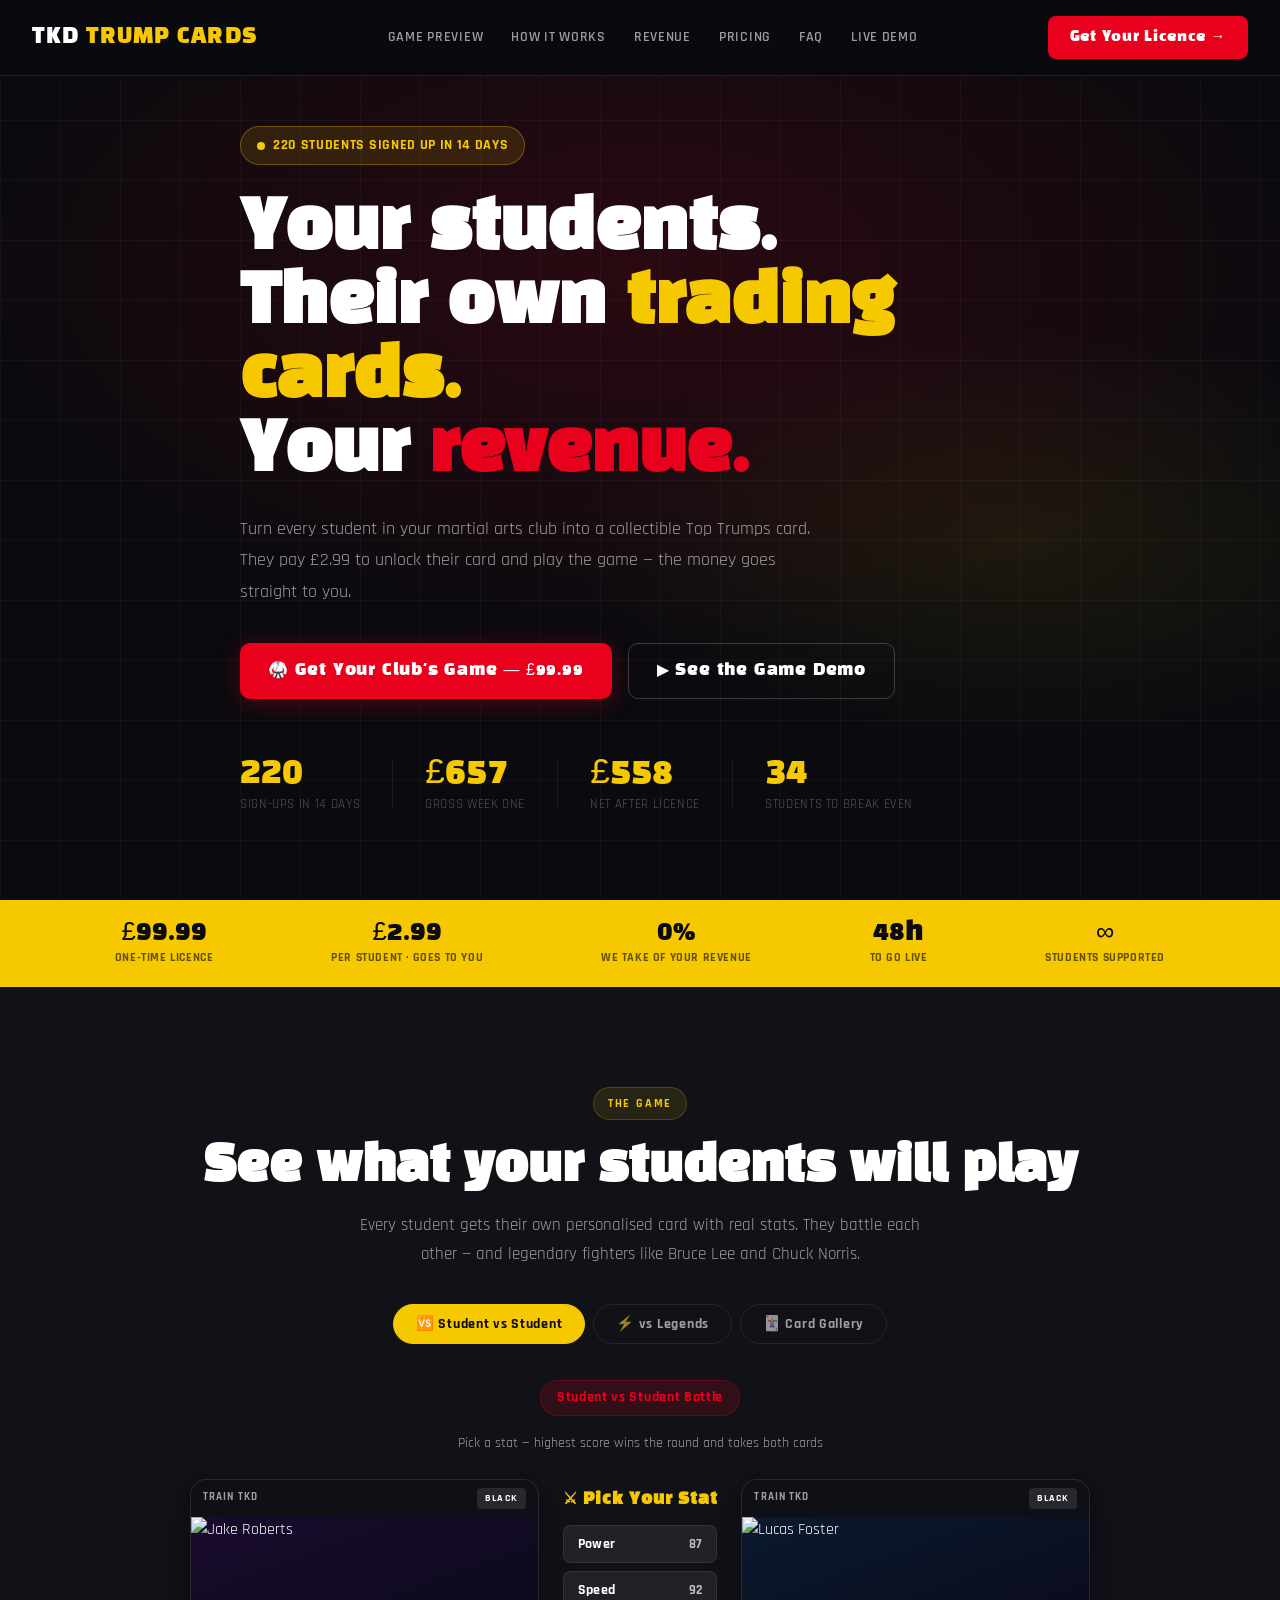
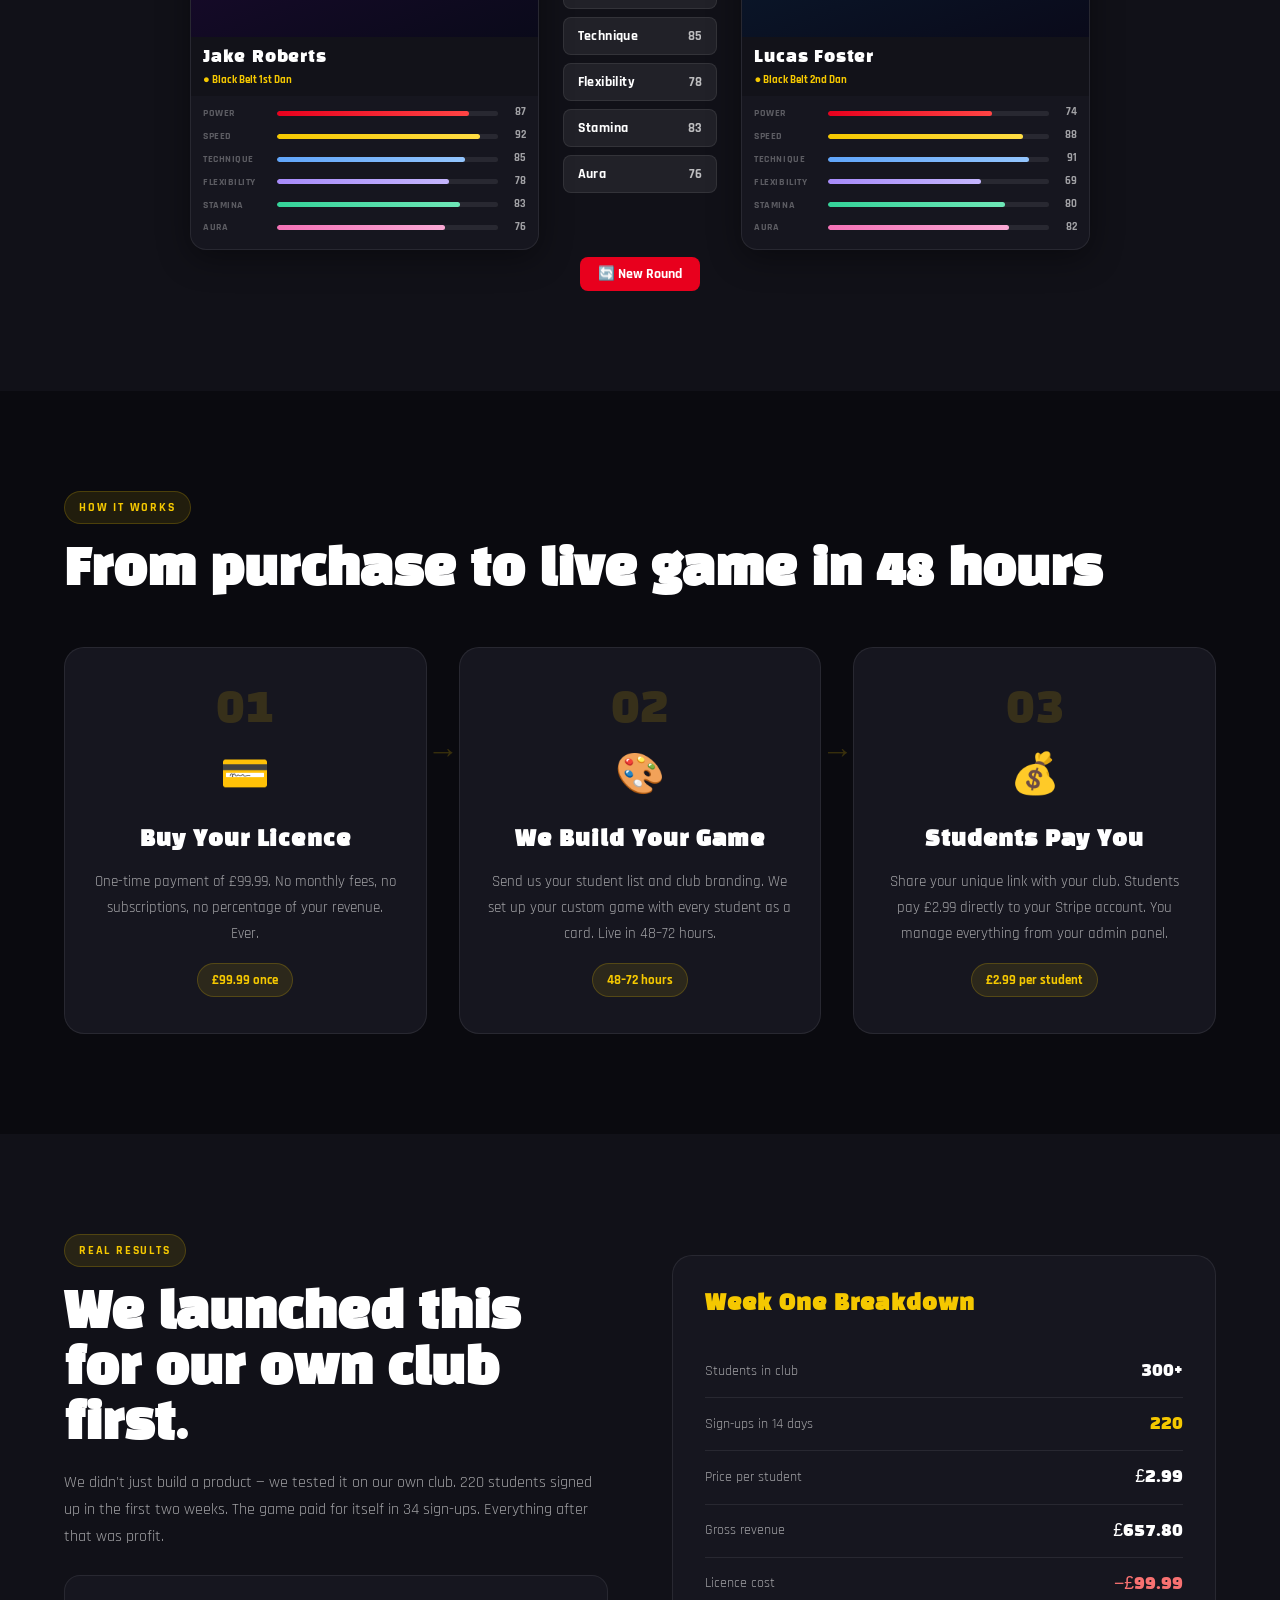
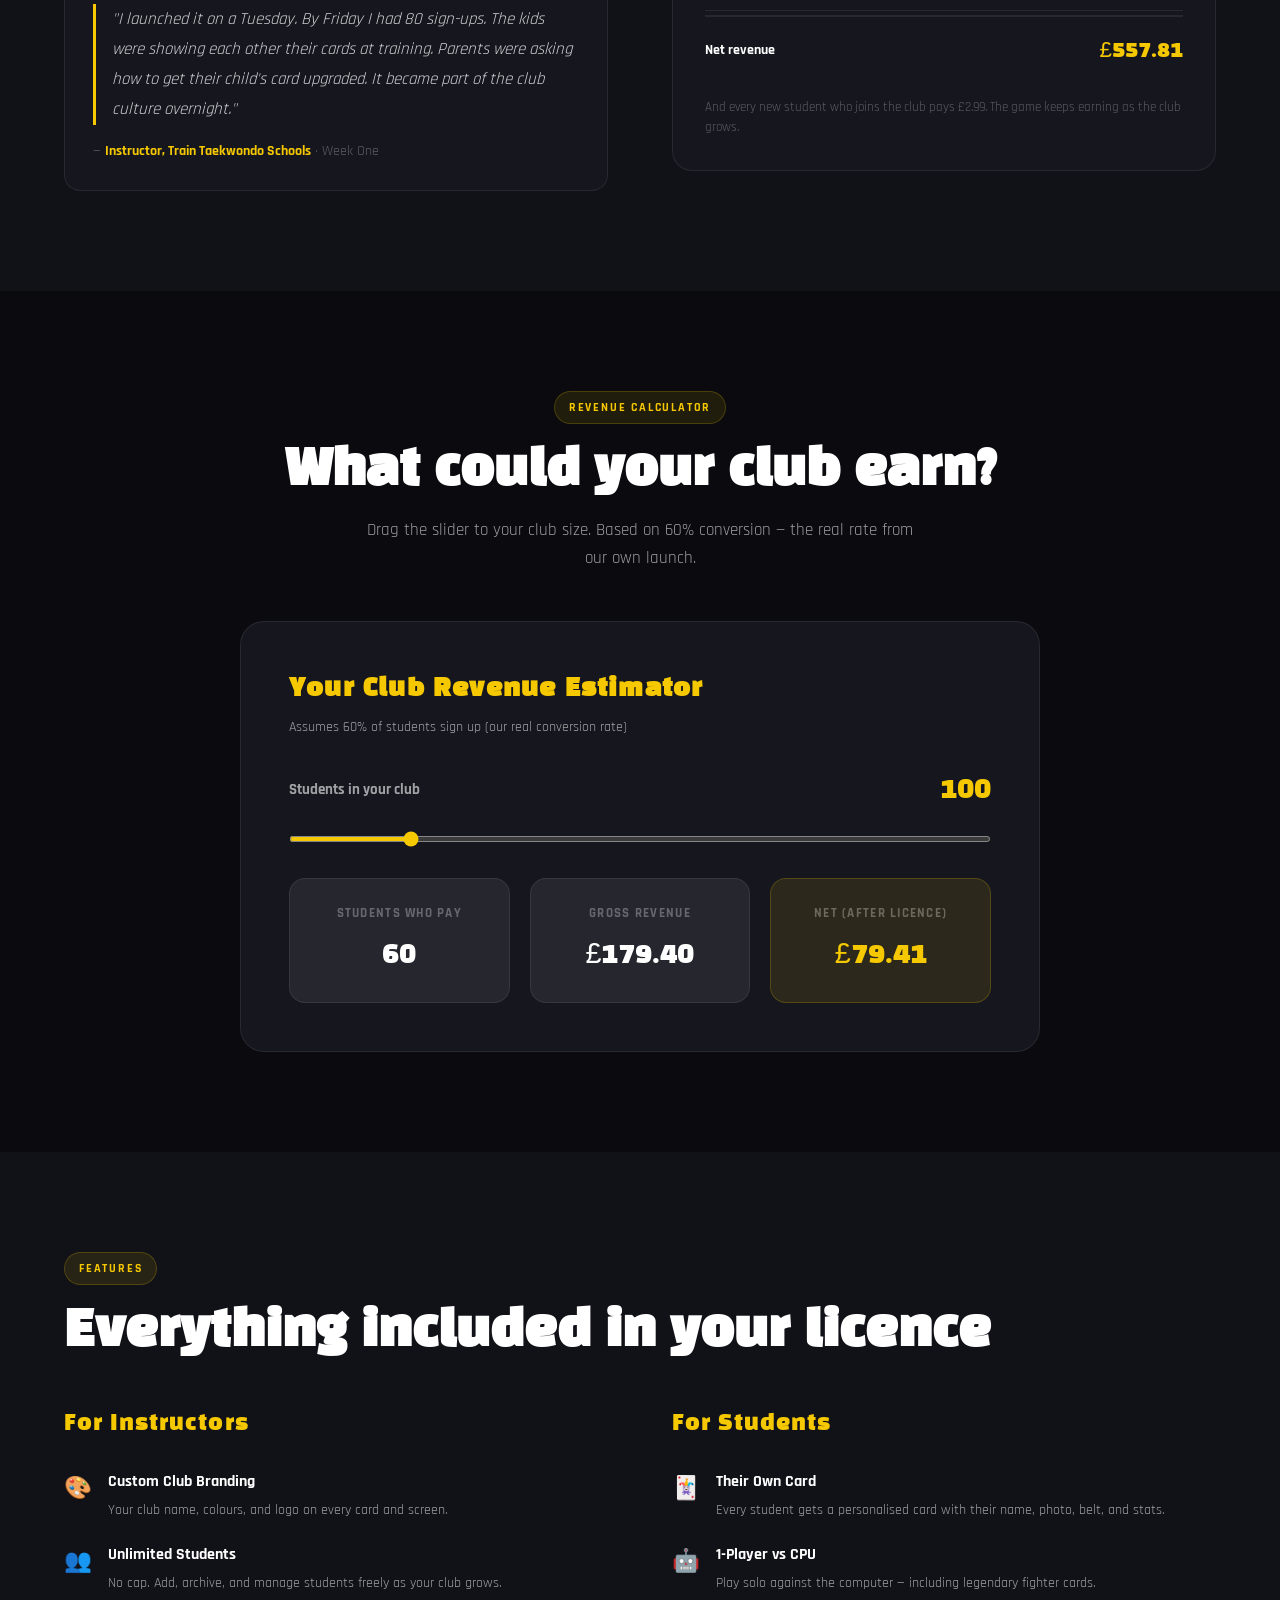
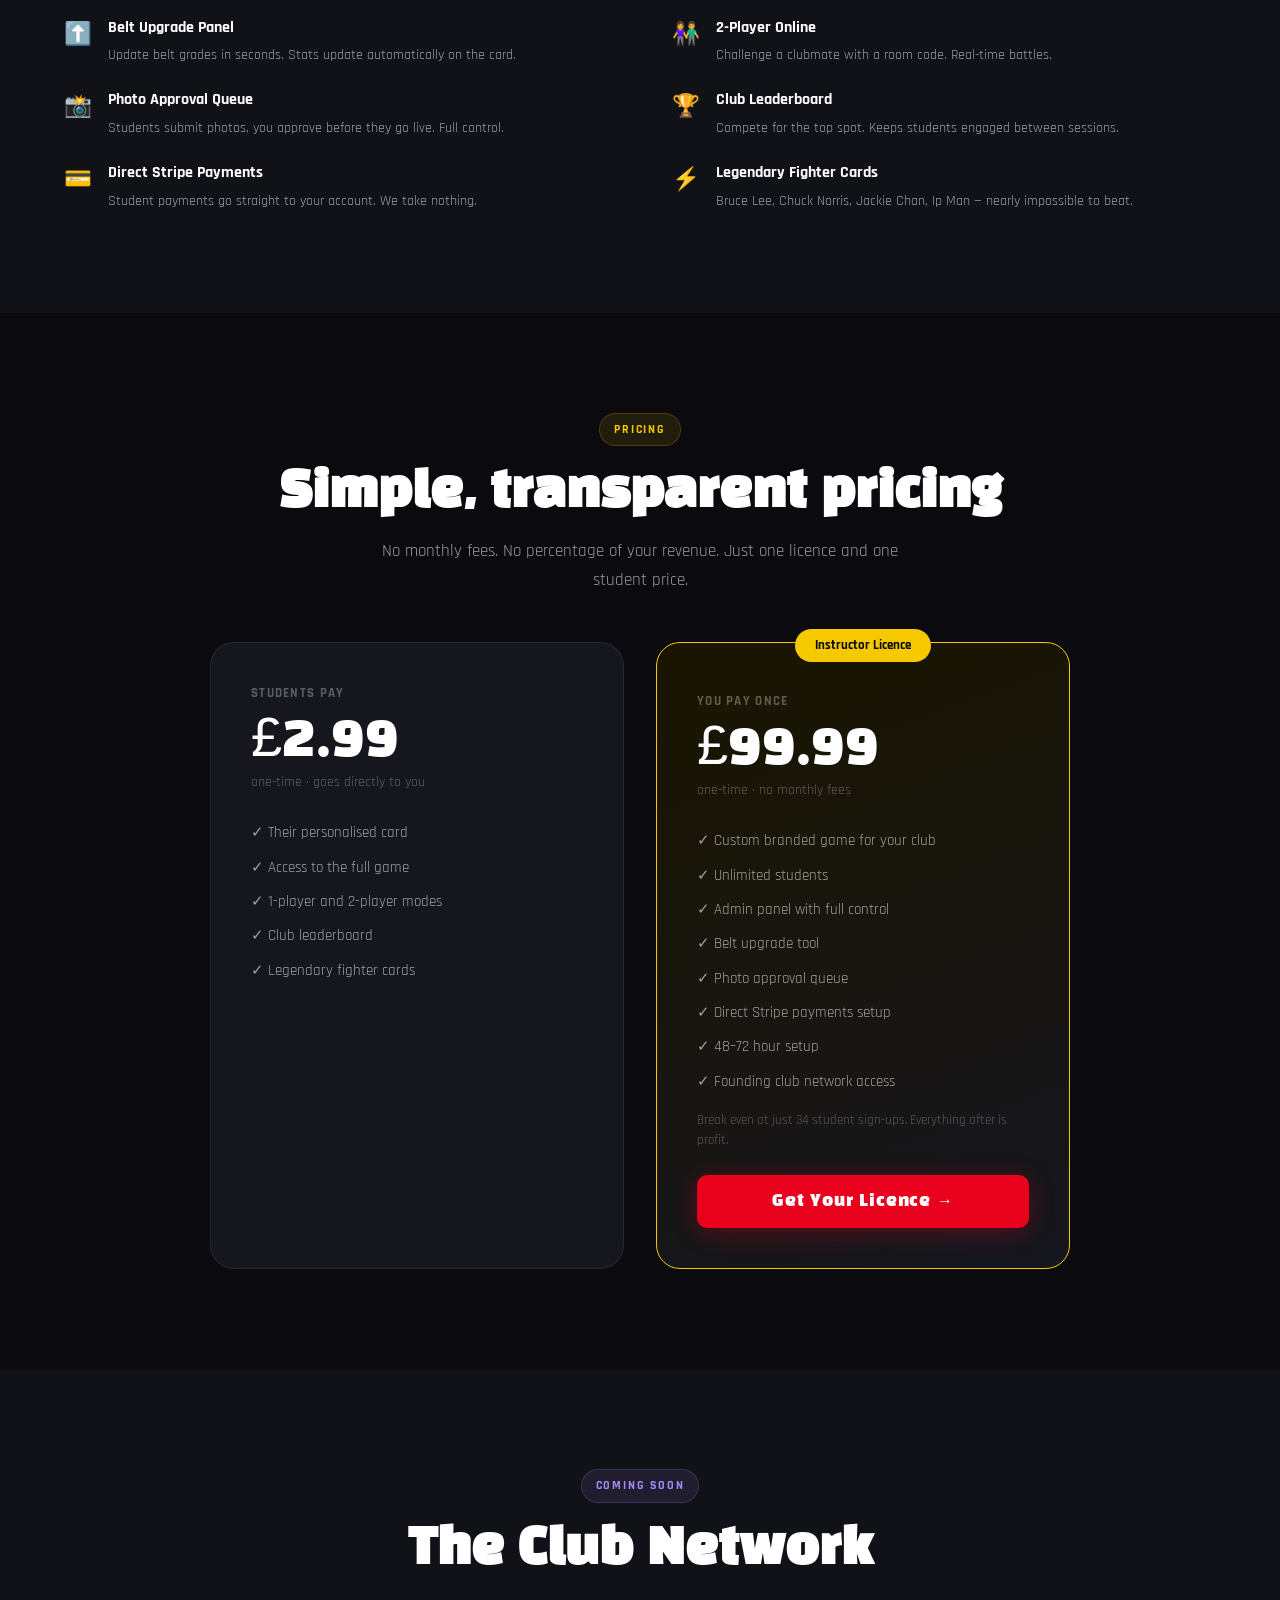
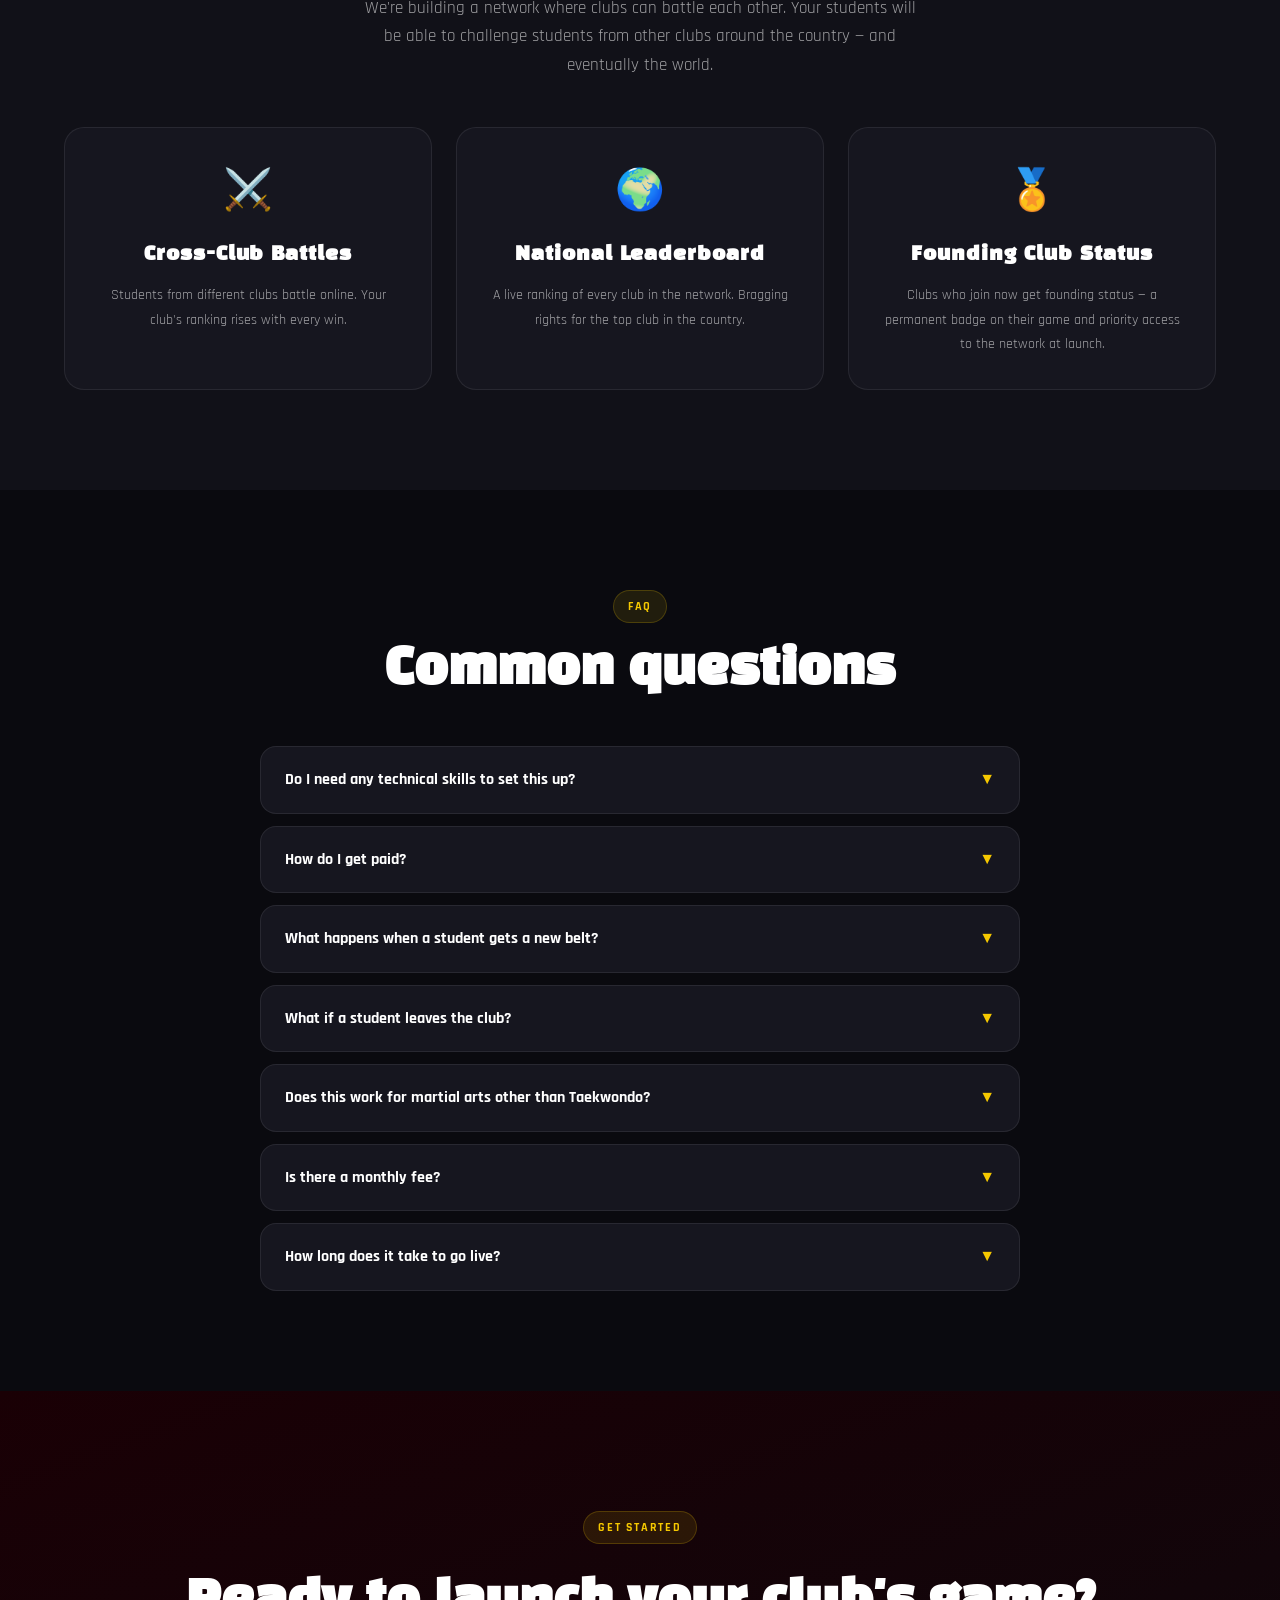
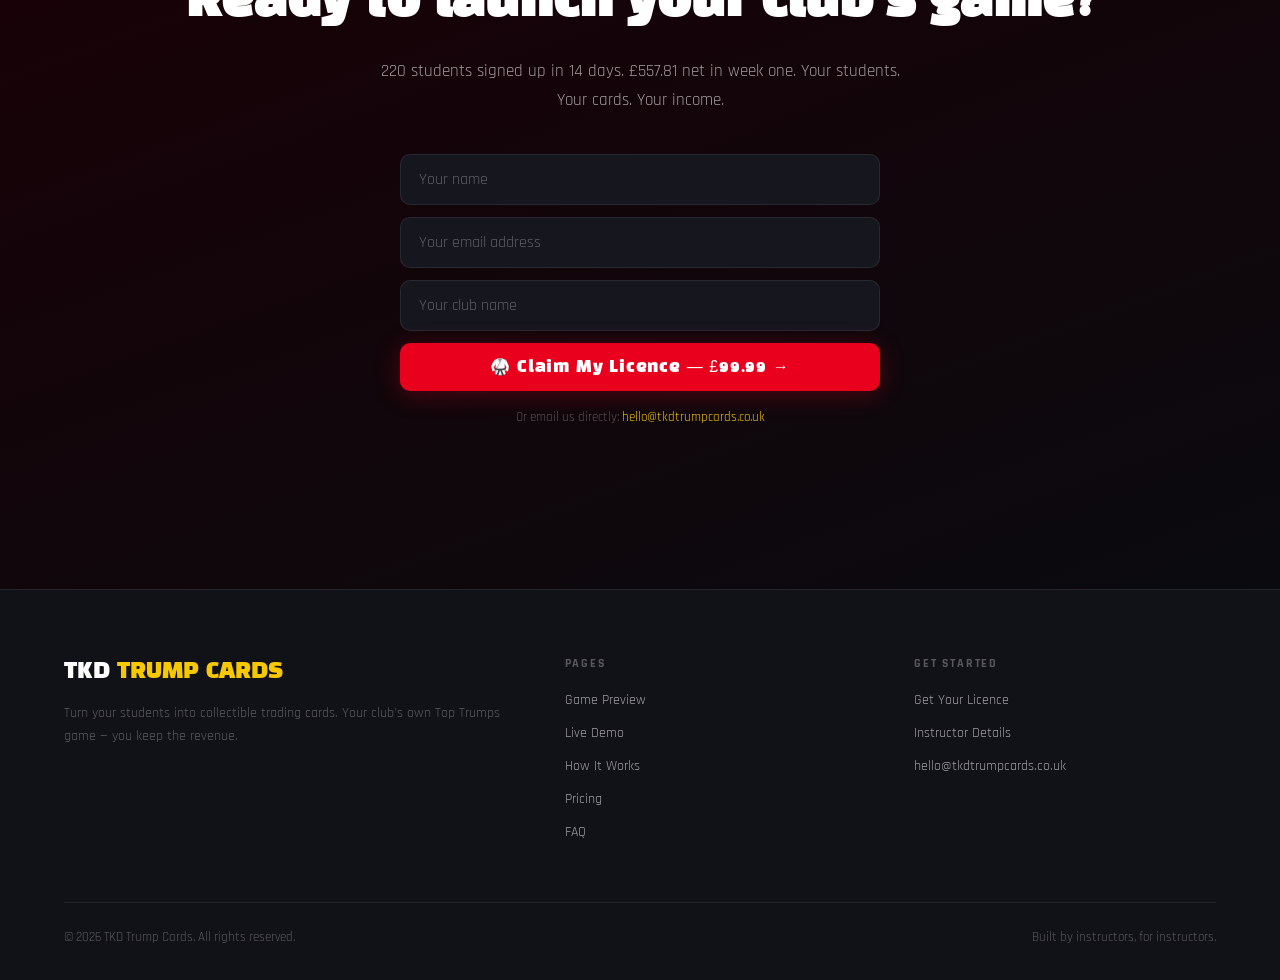
==== commit 1cd5330e: "Add real student photos (Jake Roberts, Lucas Foster, Gavin Cook) and legendary fighter photos with D" ====
--- a/index.html
+++ b/index.html
@@ -116,20 +116,10 @@
         <div class="battle-arena">
           <div class="trump-card" id="s-card-player">
             <div class="card-header"><span class="card-club">Train TKD</span><span class="card-rarity rarity-black">BLACK</span></div>
-            <div class="card-portrait" style="background:linear-gradient(160deg,#1a0a2e,#0a0a1a);">
-              <svg viewBox="0 0 180 120" xmlns="http://www.w3.org/2000/svg">
-                <defs><linearGradient id="sp1" x1="0" y1="0" x2="0" y2="1"><stop offset="0%" stop-color="#F5C800" stop-opacity="0.9"/><stop offset="100%" stop-color="#C9A84C" stop-opacity="0.7"/></linearGradient></defs>
-                <ellipse cx="90" cy="38" rx="10" ry="12" fill="url(#sp1)"/>
-                <rect x="82" y="48" width="16" height="28" rx="4" fill="url(#sp1)"/>
-                <line x1="82" y1="52" x2="62" y2="38" stroke="url(#sp1)" stroke-width="7" stroke-linecap="round"/>
-                <line x1="98" y1="52" x2="112" y2="65" stroke="url(#sp1)" stroke-width="7" stroke-linecap="round"/>
-                <line x1="86" y1="76" x2="80" y2="105" stroke="url(#sp1)" stroke-width="8" stroke-linecap="round"/>
-                <line x1="94" y1="76" x2="130" y2="48" stroke="url(#sp1)" stroke-width="8" stroke-linecap="round"/>
-                <ellipse cx="133" cy="45" rx="8" ry="5" fill="url(#sp1)" transform="rotate(-30 133 45)"/>
-                <ellipse cx="90" cy="90" rx="40" ry="8" fill="rgba(245,200,0,0.08)"/>
-              </svg>
-            </div>
-            <div class="card-name-band"><div class="card-name">Jamie K.</div><div class="card-belt">● Black Belt 1st Dan</div></div>
+            <div class="card-portrait" style="background:linear-gradient(160deg,#1a0a2e,#0a0a1a);padding:0;overflow:hidden;">
+              <img src="https://d2xsxph8kpxj0f.cloudfront.net/310519663205307184/79kvvEBJspWmci3JJyfyv4/jake-roberts_843aec1d.png" alt="Jake Roberts" style="width:100%;height:100%;object-fit:cover;object-position:top center;display:block;"/>
+            </div>
+            <div class="card-name-band"><div class="card-name">Jake Roberts</div><div class="card-belt">● Black Belt 1st Dan</div></div>
             <div class="card-stats">
               <div class="stat-row" data-stat="power" data-val="87"><span class="stat-name">Power</span><div class="stat-bar-wrap"><div class="stat-bar" style="width:87%;background:linear-gradient(90deg,#E8001D,#ff4444);"></div></div><span class="stat-val">87</span></div>
               <div class="stat-row" data-stat="speed" data-val="92"><span class="stat-name">Speed</span><div class="stat-bar-wrap"><div class="stat-bar" style="width:92%;background:linear-gradient(90deg,#F5C800,#ffdd44);"></div></div><span class="stat-val">92</span></div>
@@ -152,21 +142,10 @@
           </div>
           <div class="trump-card" id="s-card-opponent">
             <div class="card-header"><span class="card-club">Train TKD</span><span class="card-rarity rarity-black">BLACK</span></div>
-            <div class="card-portrait" style="background:linear-gradient(160deg,#0a1a2e,#0a0a1a);">
-              <svg viewBox="0 0 180 120" xmlns="http://www.w3.org/2000/svg">
-                <defs><linearGradient id="sp2" x1="0" y1="0" x2="0" y2="1"><stop offset="0%" stop-color="#60a5fa" stop-opacity="0.9"/><stop offset="100%" stop-color="#3b82f6" stop-opacity="0.7"/></linearGradient></defs>
-                <ellipse cx="90" cy="35" rx="10" ry="12" fill="url(#sp2)"/>
-                <rect x="82" y="46" width="16" height="28" rx="4" fill="url(#sp2)"/>
-                <line x1="82" y1="50" x2="65" y2="42" stroke="url(#sp2)" stroke-width="7" stroke-linecap="round"/>
-                <line x1="98" y1="50" x2="115" y2="42" stroke="url(#sp2)" stroke-width="7" stroke-linecap="round"/>
-                <ellipse cx="63" cy="40" rx="6" ry="5" fill="url(#sp2)"/>
-                <ellipse cx="117" cy="40" rx="6" ry="5" fill="url(#sp2)"/>
-                <line x1="86" y1="74" x2="76" y2="105" stroke="url(#sp2)" stroke-width="8" stroke-linecap="round"/>
-                <line x1="94" y1="74" x2="108" y2="105" stroke="url(#sp2)" stroke-width="8" stroke-linecap="round"/>
-                <ellipse cx="90" cy="95" rx="40" ry="8" fill="rgba(96,165,250,0.08)"/>
-              </svg>
-            </div>
-            <div class="card-name-band"><div class="card-name">Alex M.</div><div class="card-belt">● Black Belt 2nd Dan</div></div>
+            <div class="card-portrait" style="background:linear-gradient(160deg,#0a1a2e,#0a0a1a);padding:0;overflow:hidden;">
+              <img src="https://d2xsxph8kpxj0f.cloudfront.net/310519663205307184/79kvvEBJspWmci3JJyfyv4/lucas-foster_c78c86a2.jpg" alt="Lucas Foster" style="width:100%;height:100%;object-fit:cover;object-position:top center;display:block;"/>
+            </div>
+            <div class="card-name-band"><div class="card-name">Lucas Foster</div><div class="card-belt">● Black Belt 2nd Dan</div></div>
             <div class="card-stats">
               <div class="stat-row" data-stat="power" data-val="74"><span class="stat-name">Power</span><div class="stat-bar-wrap"><div class="stat-bar" style="width:74%;background:linear-gradient(90deg,#E8001D,#ff4444);"></div></div><span class="stat-val">74</span></div>
               <div class="stat-row" data-stat="speed" data-val="88"><span class="stat-name">Speed</span><div class="stat-bar-wrap"><div class="stat-bar" style="width:88%;background:linear-gradient(90deg,#F5C800,#ffdd44);"></div></div><span class="stat-val">88</span></div>
@@ -194,20 +173,10 @@
         <div class="battle-arena">
           <div class="trump-card" id="l-card-player">
             <div class="card-header"><span class="card-club">Train TKD</span><span class="card-rarity rarity-black">BLACK</span></div>
-            <div class="card-portrait" style="background:linear-gradient(160deg,#1a0a2e,#0a0a1a);">
-              <svg viewBox="0 0 180 120" xmlns="http://www.w3.org/2000/svg">
-                <defs><linearGradient id="lp1" x1="0" y1="0" x2="0" y2="1"><stop offset="0%" stop-color="#F5C800" stop-opacity="0.9"/><stop offset="100%" stop-color="#C9A84C" stop-opacity="0.7"/></linearGradient></defs>
-                <ellipse cx="90" cy="38" rx="10" ry="12" fill="url(#lp1)"/>
-                <rect x="82" y="48" width="16" height="28" rx="4" fill="url(#lp1)"/>
-                <line x1="82" y1="52" x2="62" y2="38" stroke="url(#lp1)" stroke-width="7" stroke-linecap="round"/>
-                <line x1="98" y1="52" x2="112" y2="65" stroke="url(#lp1)" stroke-width="7" stroke-linecap="round"/>
-                <line x1="86" y1="76" x2="80" y2="105" stroke="url(#lp1)" stroke-width="8" stroke-linecap="round"/>
-                <line x1="94" y1="76" x2="130" y2="48" stroke="url(#lp1)" stroke-width="8" stroke-linecap="round"/>
-                <ellipse cx="133" cy="45" rx="8" ry="5" fill="url(#lp1)" transform="rotate(-30 133 45)"/>
-                <ellipse cx="90" cy="90" rx="40" ry="8" fill="rgba(245,200,0,0.08)"/>
-              </svg>
-            </div>
-            <div class="card-name-band"><div class="card-name">Jamie K.</div><div class="card-belt">● Black Belt 1st Dan</div></div>
+            <div class="card-portrait" style="background:linear-gradient(160deg,#1a0a2e,#0a0a1a);padding:0;overflow:hidden;">
+              <img src="https://d2xsxph8kpxj0f.cloudfront.net/310519663205307184/79kvvEBJspWmci3JJyfyv4/jake-roberts_843aec1d.png" alt="Jake Roberts" style="width:100%;height:100%;object-fit:cover;object-position:top center;display:block;"/>
+            </div>
+            <div class="card-name-band"><div class="card-name">Jake Roberts</div><div class="card-belt">● Black Belt 1st Dan</div></div>
             <div class="card-stats">
               <div class="stat-row" data-stat="power" data-val="87"><span class="stat-name">Power</span><div class="stat-bar-wrap"><div class="stat-bar" style="width:87%;background:linear-gradient(90deg,#E8001D,#ff4444);"></div></div><span class="stat-val">87</span></div>
               <div class="stat-row" data-stat="speed" data-val="92"><span class="stat-name">Speed</span><div class="stat-bar-wrap"><div class="stat-bar" style="width:92%;background:linear-gradient(90deg,#F5C800,#ffdd44);"></div></div><span class="stat-val">92</span></div>
@@ -230,19 +199,9 @@
           </div>
           <div class="trump-card legendary" id="l-card-legend">
             <div class="card-header"><span class="card-club" id="legend-club-label">LEGENDS</span><span class="card-rarity rarity-legend">LEGEND</span></div>
-            <div class="card-portrait" id="legend-portrait" style="background:linear-gradient(160deg,#1a0800,#0a0500);">
-              <svg viewBox="0 0 180 120" xmlns="http://www.w3.org/2000/svg" id="legend-svg">
-                <defs><linearGradient id="blg" x1="0" y1="0" x2="0" y2="1"><stop offset="0%" stop-color="#ff6b00" stop-opacity="0.95"/><stop offset="100%" stop-color="#cc4400" stop-opacity="0.8"/></linearGradient></defs>
-                <ellipse cx="55" cy="30" rx="10" ry="11" fill="url(#blg)"/>
-                <path d="M55 40 Q60 55 65 70" stroke="url(#blg)" stroke-width="14" stroke-linecap="round" fill="none"/>
-                <line x1="58" y1="48" x2="130" y2="45" stroke="url(#blg)" stroke-width="7" stroke-linecap="round"/>
-                <ellipse cx="133" cy="44" rx="7" ry="6" fill="url(#blg)"/>
-                <line x1="55" y1="50" x2="35" y2="60" stroke="url(#blg)" stroke-width="7" stroke-linecap="round"/>
-                <line x1="63" y1="68" x2="140" y2="72" stroke="url(#blg)" stroke-width="9" stroke-linecap="round"/>
-                <ellipse cx="143" cy="72" rx="9" ry="6" fill="url(#blg)" transform="rotate(-5 143 72)"/>
-                <line x1="58" y1="70" x2="48" y2="108" stroke="url(#blg)" stroke-width="9" stroke-linecap="round"/>
-                <ellipse cx="90" cy="100" rx="50" ry="8" fill="rgba(255,107,0,0.12)"/>
-              </svg>
+            <div class="card-portrait" id="legend-portrait" style="background:linear-gradient(160deg,#1a0800,#0a0500);padding:0;overflow:hidden;position:relative;">
+              <img id="legend-photo" src="https://d2xsxph8kpxj0f.cloudfront.net/310519663205307184/79kvvEBJspWmci3JJyfyv4/bruce-lee_63995f9d.jpg" alt="Bruce Lee" style="width:100%;height:100%;object-fit:cover;object-position:top center;display:block;"/>
+              <div style="position:absolute;top:6px;right:6px;background:rgba(255,107,0,0.85);color:#fff;font-size:0.55rem;font-weight:700;padding:2px 6px;border-radius:4px;letter-spacing:0.08em;font-family:'Rajdhani',sans-serif;">DEMO</div>
             </div>
             <div class="card-name-band">
               <div class="card-name" id="legend-name">Bruce Lee</div>
